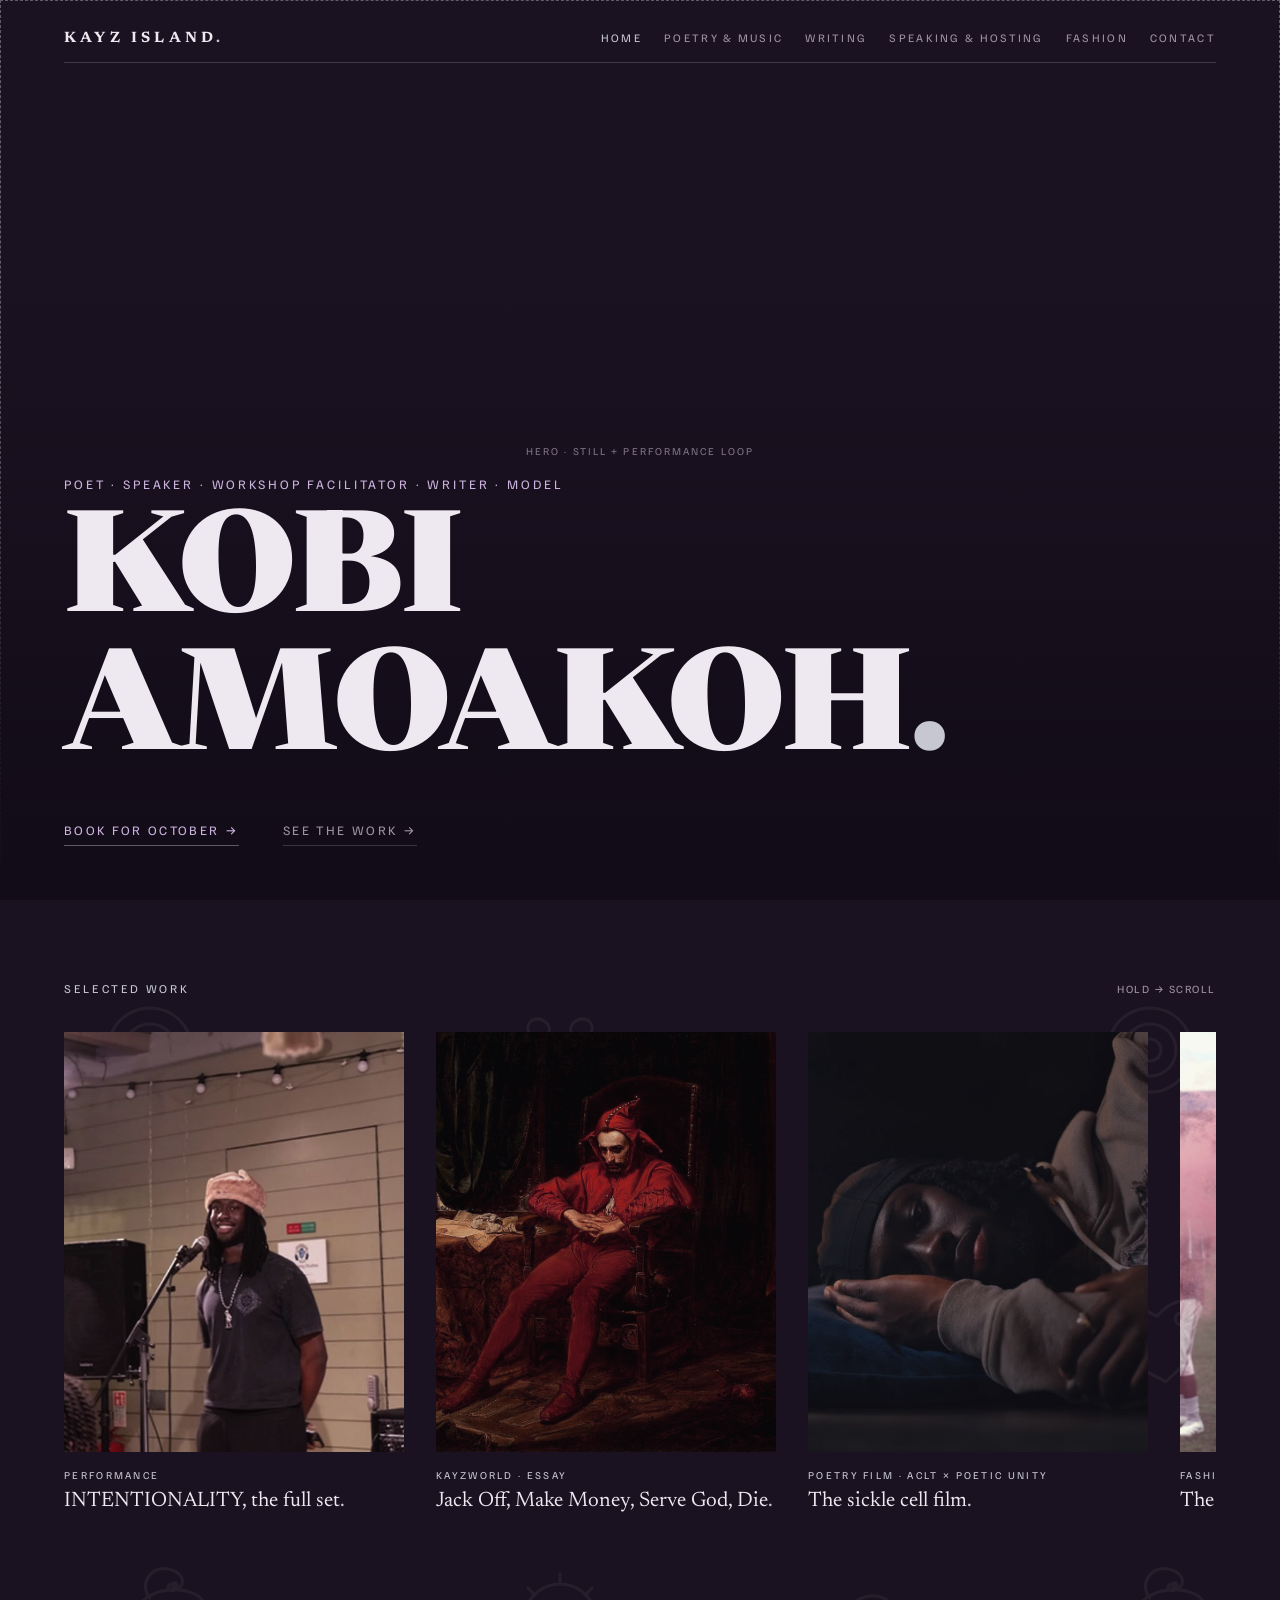
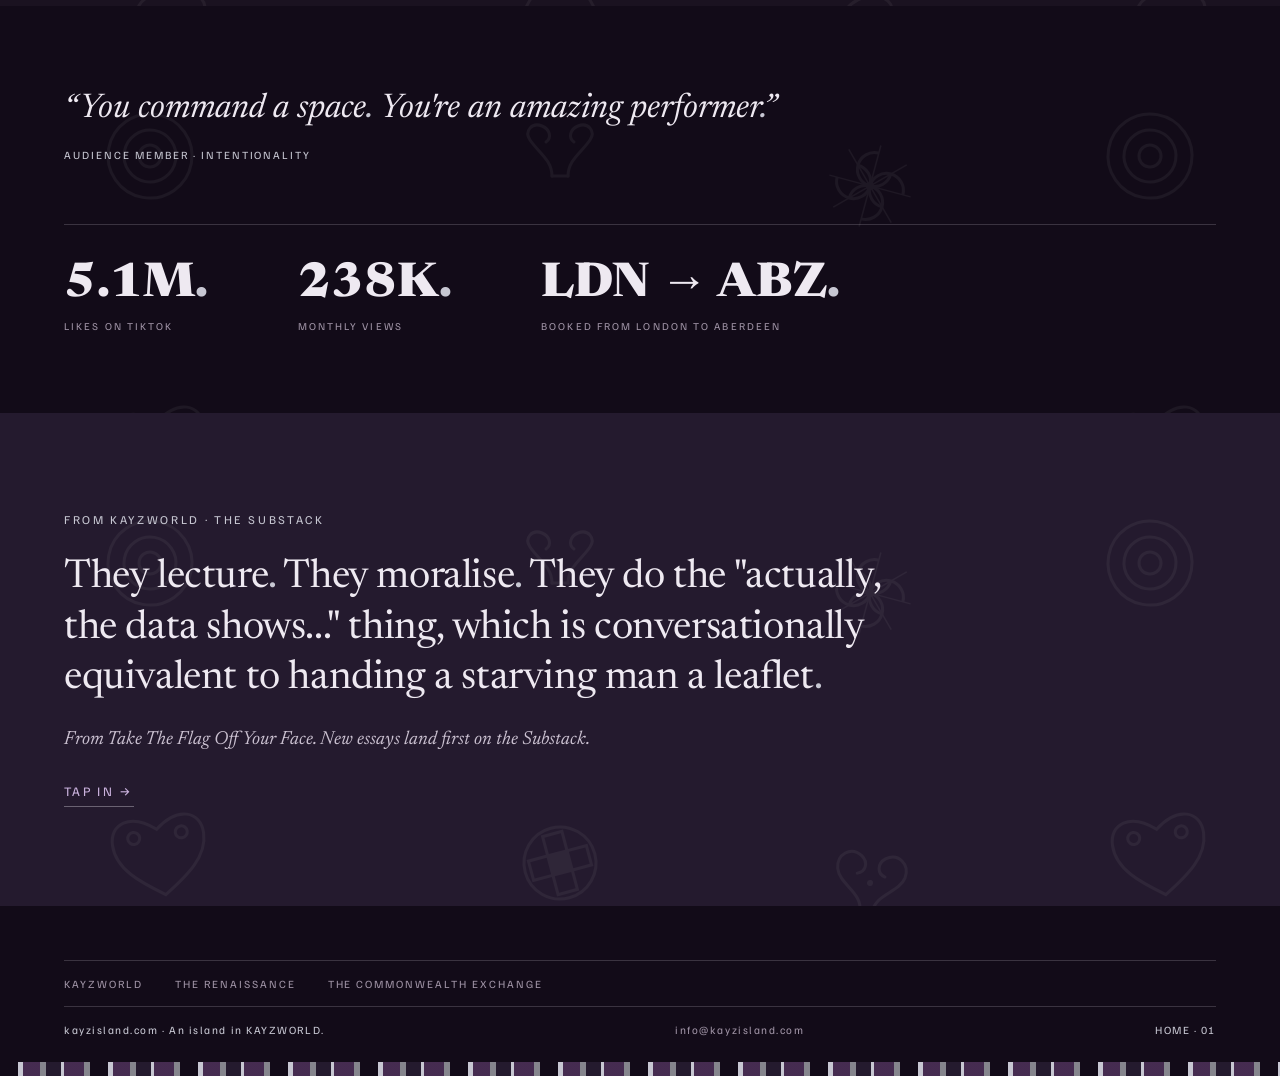
==== index.html @ b4398591 "polish: home tiles, crops and credits Title case on the Jack Off tile, Carsicko smoke crop biased to" ====
<!DOCTYPE html>
<html lang="en-GB">
<head>
<meta charset="utf-8">
<meta name="viewport" content="width=device-width, initial-scale=1">
<title>Kobi Amoakoh · Poet, Speaker, Workshop Facilitator, Writer, Model | KAYZ ISLAND</title>
<meta name="description" content="Performance poetry with a commissioned piece for your community, set talks, writing workshops, hosting and fashion. Booking now for Black History Month 2026.">
<meta property="og:title" content="KOBI AMOAKOH · KAYZ ISLAND">
<meta property="og:description" content="Poet, speaker, workshop facilitator, writer, model. Booking now for Black History Month 2026: Honouring Our Communities.">
<meta property="og:type" content="website">
<meta property="og:url" content="https://kayzisland.com">
<meta property="og:image" content="https://kayzisland.com/media/hero-cover-furhood-bench.jpg">
<meta name="twitter:card" content="summary_large_image">
<link rel="icon" href="data:image/svg+xml,%3Csvg xmlns='http://www.w3.org/2000/svg' viewBox='0 0 100 100'%3E%3Crect width='100' height='100' fill='%23120B18'/%3E%3Ctext x='50' y='72' text-anchor='middle' font-family='Georgia,serif' font-weight='800' font-size='64' fill='%23EDE6F2'%3EK%3Ctspan fill='%23C7C7D2'%3E.%3C/tspan%3E%3C/text%3E%3C/svg%3E">
<link rel="stylesheet" href="assets/css/fonts.css">
<link rel="stylesheet" href="assets/css/colors.css">
<link rel="stylesheet" href="assets/css/typography.css">
<link rel="stylesheet" href="assets/css/spacing.css">
<link rel="stylesheet" href="assets/css/effects.css">
<link rel="stylesheet" href="assets/css/patterns.css">
<link rel="stylesheet" href="assets/css/base.css">
<link rel="stylesheet" href="assets/css/site.css">
</head>
<body>
<div style="position:relative;min-height:100vh;background:var(--kz-field-deep);color:var(--kz-ink);font-family:var(--kz-font-serif);display:flex;flex-direction:column;overflow:hidden">

  <section style="position:relative;height:100svh;min-height:560px;display:flex;flex-direction:column">
    <!-- TODO MEDIA FILL: new hero still (KAYZ picking from iCloud album) + hero loop cut
         from an excerpt of the referenced YouTube performances, replacing assets/hero-loop.mp4 -->
    <div class="kz-placeholder" style="position:absolute;inset:0">HERO · STILL + PERFORMANCE LOOP</div>
    <div style="position:absolute;inset:0;pointer-events:none;background:linear-gradient(to top, #120B18 0%, rgba(18,11,24,0.84) 18%, rgba(18,11,24,0.25) 48%, rgba(18,11,24,0) 70%)"></div>
    <div class="kz-grain" style="opacity:0.16"></div>

    <header style="position:relative;z-index:3;padding:clamp(18px,3vw,30px) clamp(20px,5vw,72px) 0">
      <div style="display:flex;justify-content:space-between;align-items:baseline;flex-wrap:wrap;gap:10px 28px;padding-bottom:16px;border-bottom:1px solid var(--kz-hairline)">
        <a href="index.html" style="font-family:var(--kz-font-serif);font-weight:700;font-size:15px;letter-spacing:0.28em;color:var(--kz-ink)">KAYZ ISLAND<span class="kz-stop">.</span></a>
        <nav style="display:flex;flex-wrap:wrap;gap:8px 22px;font-family:var(--kz-font-grotesk);font-size:11.5px;letter-spacing:0.2em">
          <a class="nav-link active" href="index.html">HOME</a>
          <a class="nav-link" href="poetry.html">POETRY &amp; MUSIC</a>
          <a class="nav-link" href="writing.html">WRITING</a>
          <a class="nav-link" href="speaking.html">SPEAKING &amp; HOSTING</a>
          <a class="nav-link" href="fashion.html">FASHION</a>
          <a class="nav-link" href="contact.html">CONTACT</a>
        </nav>
      </div>
    </header>

    <div style="position:relative;z-index:2;margin-top:auto;padding:0 clamp(20px,5vw,72px) clamp(36px,6vh,72px);pointer-events:none">
      <div class="kz-kicker" style="font-size:clamp(11px,1.2vw,13px);margin-bottom:18px;color:var(--kz-accent)">POET · SPEAKER · WORKSHOP FACILITATOR · WRITER · MODEL</div>
      <h1 style="margin:0;font-family:var(--kz-font-serif);font-weight:800;font-size:clamp(52px,11vw,148px);line-height:0.98;letter-spacing:-0.015em">KOBI AMOAKOH<span class="kz-stop">.</span></h1>
      <div style="display:flex;flex-wrap:wrap;gap:14px 44px;margin-top:clamp(26px,4vh,42px);pointer-events:auto">
        <a class="cta" href="contact.html">BOOK FOR OCTOBER →</a>
        <a class="cta-dim" href="poetry.html">SEE THE WORK →</a>
      </div>
    </div>
  </section>

  <section style="position:relative;background:var(--kz-field);padding:clamp(56px,9vh,110px) clamp(20px,5vw,72px)">
    <div class="kz-doodles"></div>
    <div style="position:relative;display:flex;justify-content:space-between;align-items:baseline;gap:20px;margin-bottom:clamp(28px,4vh,44px)">
      <div class="kz-kicker" style="font-size:12px">SELECTED WORK</div>
      <div style="font-family:var(--kz-font-grotesk);font-size:11px;letter-spacing:0.14em;color:var(--kz-dim)">HOLD → SCROLL</div>
    </div>
    <div class="hl-row" style="position:relative;display:grid;grid-auto-flow:column;grid-auto-columns:min(78vw,340px);gap:clamp(18px,3vw,32px);overflow-x:auto;padding-bottom:10px">
      <a href="poetry.html#film" style="display:block">
        <div class="kz-grade" style="height:min(96vw,420px)"><img src="media/hl-aclt-stand-in-openmic.jpg" alt="KAYZ performing spoken word, mic in hand" loading="lazy" style="width:100%;height:100%;object-fit:cover"></div>
        <div class="kz-kicker" style="font-size:10.5px;margin:16px 0 8px">PERFORMANCE</div>
        <div style="font-family:var(--kz-font-serif);font-weight:400;font-size:21px;line-height:1.25">INTENTIONALITY, the full set<span class="kz-stop">.</span></div>
      </a>
      <a href="https://kayzworld.substack.com/p/jack-off-make-money-serve-god-die" style="display:block">
        <!-- TODO: awaiting the real 001 cover file from KAYZ (seen in chat); Stanczyk stands in -->
        <div class="kz-grade" style="height:min(96vw,420px)"><img src="media/hl-jester-essay.jpg" alt="Kayzworld 001, Jack off Make money Serve God Die" loading="lazy" style="width:100%;height:100%;object-fit:cover"></div>
        <div class="kz-kicker" style="font-size:10.5px;margin:16px 0 8px">KAYZWORLD · ESSAY</div>
        <div style="font-family:var(--kz-font-serif);font-weight:400;font-size:21px;line-height:1.25">Jack Off, Make Money, Serve God, Die<span class="kz-stop">.</span></div>
      </a>
      <a href="poetry.html#film" style="display:block">
        <div class="kz-grade" style="height:min(96vw,420px)"><img src="media/hl-aclt-film.jpg" alt="Iyanu's Story, the sickle cell poetry film" loading="lazy" style="width:100%;height:100%;object-fit:cover"></div>
        <div class="kz-kicker" style="font-size:10.5px;margin:16px 0 8px">POETRY FILM · ACLT × POETIC UNITY</div>
        <div style="font-family:var(--kz-font-serif);font-weight:400;font-size:21px;line-height:1.25">The sickle cell film<span class="kz-stop">.</span></div>
      </a>
      <a href="fashion.html" style="display:block">
        <div class="kz-grade" style="height:min(96vw,420px)"><img src="media/fash-pink-smoke.jpg" alt="Pink hood in pink smoke, the Carsicko shoot" loading="lazy" style="width:100%;height:100%;object-fit:cover;object-position:50% 12%"></div>
        <div class="kz-kicker" style="font-size:10.5px;margin:16px 0 8px">FASHION</div>
        <div style="font-family:var(--kz-font-serif);font-weight:400;font-size:21px;line-height:1.25">The gallery<span class="kz-stop">.</span></div>
      </a>

    </div>
  </section>

  <section style="position:relative;padding:clamp(56px,9vh,110px) clamp(20px,5vw,72px)">
    <div class="kz-doodles"></div>
    <div style="position:relative;max-width:820px">
      <p style="margin:0;font-family:var(--kz-font-serif);font-style:italic;font-size:clamp(22px,3.8vw,34px);line-height:1.32;text-wrap:pretty">&ldquo;You command a space<span class="kz-stop">.</span> You're an amazing performer<span class="kz-stop">.</span>&rdquo;</p>
      <div style="font-family:var(--kz-font-grotesk);font-size:11px;letter-spacing:0.18em;color:var(--kz-silver);margin-top:16px">AUDIENCE MEMBER · INTENTIONALITY</div>
    </div>
    <div style="position:relative;display:flex;flex-wrap:wrap;gap:32px clamp(44px,7vw,96px);margin-top:clamp(40px,7vh,64px);padding-top:clamp(28px,4vh,40px);border-top:1px solid var(--kz-hairline)">
      <div>
        <div style="font-family:var(--kz-font-serif);font-weight:800;font-size:clamp(30px,5vw,48px);line-height:1">5.1M<span class="kz-stop">.</span></div>
        <div style="font-family:var(--kz-font-grotesk);font-size:10.5px;letter-spacing:0.2em;color:var(--kz-dim);margin-top:10px">LIKES ON TIKTOK</div>
      </div>
      <div>
        <div style="font-family:var(--kz-font-serif);font-weight:800;font-size:clamp(30px,5vw,48px);line-height:1">238K<span class="kz-stop">.</span></div>
        <div style="font-family:var(--kz-font-grotesk);font-size:10.5px;letter-spacing:0.2em;color:var(--kz-dim);margin-top:10px">MONTHLY VIEWS</div>
      </div>
      <div>
        <div style="font-family:var(--kz-font-serif);font-weight:800;font-size:clamp(30px,5vw,48px);line-height:1">LDN → ABZ<span class="kz-stop">.</span></div>
        <div style="font-family:var(--kz-font-grotesk);font-size:10.5px;letter-spacing:0.2em;color:var(--kz-dim);margin-top:10px">BOOKED FROM LONDON TO ABERDEEN</div>
      </div>
    </div>
  </section>

  <section style="position:relative;background:var(--kz-field-cover);padding:clamp(64px,11vh,130px) clamp(20px,5vw,72px)">
    <div class="kz-doodles"></div>
    <div style="position:relative;max-width:820px">
      <div class="kz-kicker" style="font-size:12px;margin-bottom:26px">FROM KAYZWORLD · THE SUBSTACK</div>
      <p style="margin:0;font-family:var(--kz-font-serif);font-weight:400;font-size:clamp(24px,4.2vw,40px);line-height:1.26;letter-spacing:-0.01em;text-wrap:pretty">They lecture<span class="kz-stop">.</span> They moralise<span class="kz-stop">.</span> They do the "actually, the data shows..." thing, which is conversationally equivalent to handing a starving man a leaflet<span class="kz-stop">.</span></p>
      <p class="kz-standfirst" style="font-size:clamp(16px,2.2vw,19px);margin:26px 0 0">From Take The Flag Off Your Face. New essays land first on the Substack.</p>
      <a class="cta" href="https://kayzworld.substack.com" style="display:inline-block;margin-top:34px">TAP IN →</a>
    </div>
  </section>

  <footer style="margin-top:auto;padding:clamp(40px,6vh,64px) clamp(20px,5vw,72px) 40px">
    <div style="display:flex;flex-wrap:wrap;gap:10px 32px;padding-top:16px;border-top:1px solid var(--kz-hairline);font-family:var(--kz-font-grotesk);font-size:11px;letter-spacing:0.18em;margin-bottom:16px">
      <a class="foot-link" href="https://kayzworld.substack.com">KAYZWORLD</a>
      <a class="foot-link" href="https://renaissancehouse.org.uk">THE RENAISSANCE</a>
      <a class="foot-link" href="https://commonwealthexchange.org">THE COMMONWEALTH EXCHANGE</a>
    </div>
    <div style="display:flex;justify-content:space-between;align-items:baseline;flex-wrap:wrap;gap:8px 20px;padding-top:16px;border-top:1px solid var(--kz-hairline);font-family:var(--kz-font-grotesk);font-size:11px;letter-spacing:0.14em;color:var(--kz-silver)">
      <span>kayzisland.com · An island in KAYZWORLD<span class="kz-stop">.</span></span>
      <span style="color:var(--kz-dim)"><a class="foot-link" href="mailto:info@kayzisland.com">info@kayzisland.com</a></span>
      <span>HOME · 01</span>
    </div>
  </footer>
  <div class="kz-ticks"></div>
</div>
</body>
</html>
---- assets/css/fonts.css ----
/* Kayz Island — webfonts, as the shipped finals render.
   Newsreader speaks (masthead, excerpts, standfirsts, titles at 800);
   Familjen Grotesk files (kickers, folios, running-head data). Google Fonts
   stand in for the Substack masthead serif — nearest match. */
@import url('https://fonts.googleapis.com/css2?family=Newsreader:ital,opsz,wght@0,6..72,200..800;1,6..72,200..800&family=Familjen+Grotesk:wght@400..700&display=swap');
---- assets/css/colors.css ----
/* Kayz Island — colour. The manuscript's ink and thread. OKLCH throughout.
   LAW: purple is ink only. The thread accent is SILVER. Thread is NEVER running text,
   never a field. One richer cover moment per artefact is the ceiling. */
:root{
  /* field layer — dark grounds. #251131 is the Substack purple, verbatim. */
  --kz-field: #251131;        /* page ground; reads black at thumb speed */
  --kz-field-cover: #2e1540;   /* cover + closer only */
  --kz-field-deep: #1a0b24;    /* panels and scrims over photographs */

  /* ink layer — on field */
  --kz-ink: oklch(0.94 0.012 315);           /* speaking text */
  --kz-ink-2: oklch(0.82 0.025 315);         /* standfirsts, secondary voice */
  --kz-dim: oklch(0.68 0.03 315);            /* folios, running-head data, marginalia */
  --kz-hairline: oklch(0.94 0.012 315 / 0.18);
  --kz-hairline-strong: oklch(0.94 0.012 315 / 0.35);

  /* silver — THE accent (#c0c0c0, the Substack accent, verbatim), layered by job
     as gold is at The Renaissance. Silver carries ALL furniture: running-head data,
     kickers, folios, turn-lines, ticks. */
  --kz-silver: #c0c0c0;        /* bright silver — fills, ticks, accent on dark */
  --kz-silver-deep: #85858d;   /* working silver — rules, dim ticks. NEVER text on paper */
  --kz-silver-ink: #5d5d66;     /* silver as readable text on paper */
  --kz-thread: var(--kz-silver);             /* legacy alias — do not use in new work */

  /* paper layer — light artefacts (print, light-platform surfaces) */
  --kz-paper: oklch(0.965 0.008 315);
  --kz-paper-ink: oklch(0.24 0.03 315);
  --kz-paper-dim: oklch(0.47 0.028 315);
  --kz-paper-thread: var(--kz-silver-ink);   /* legacy alias */
  --kz-paper-hairline: oklch(0.24 0.03 315 / 0.2);

  /* semantic aliases */
  --surface-page: var(--kz-field);
  --surface-cover: var(--kz-field-cover);
  --surface-panel: var(--kz-field-deep);
  --text-body: var(--kz-ink);
  --text-standfirst: var(--kz-ink-2);
  --text-meta: var(--kz-dim);
  --accent-thread: var(--kz-silver);
}
---- assets/css/typography.css ----
/* Kayz Island — type. One family argues, one family files.
   Newsreader speaks (excerpts 400, titles 800, real italics); Familjen Grotesk
   files. Scale authored at 1080px social canvas. */
:root{
  --kz-font-serif: 'Newsreader', Georgia, serif;         /* speaks */
  --kz-font-grotesk: 'Familjen Grotesk', sans-serif;     /* files; never speaks */
  --kz-font-mono: var(--kz-font-grotesk);                /* alias — same functional layer */

  /* masthead + title */
  --kz-type-masthead: 48px;        --kz-ls-masthead: 0.3em;
  --kz-type-masthead-run: 26px;    --kz-ls-run: 0.24em;
  --kz-type-title: 126px;
  --kz-type-terminal: 176px;       /* the scalpel word: "Die full." */

  /* excerpts (Newsreader 400, italic Newsreader for emphasis, text-wrap pretty) */
  --kz-type-excerpt-xl: 100px;     /* ≤ 6 words */
  --kz-type-excerpt-l: 88px;       /* ≤ 10 words */
  --kz-type-excerpt-m: 76px;       /* ≤ 14 words */
  --kz-type-excerpt-s: 58px;       /* ≤ 26 words */
  --kz-type-excerpt-panel: 44px;   /* inside a photo side-panel */

  /* voice furniture */
  --kz-type-standfirst: 35px;      /* Newsreader italic */
  --kz-type-footnote: 42px;        /* italic secondary, ink-2 */

  /* functional layer (Spline Sans Mono) */
  --kz-type-kicker: 23px;          --kz-ls-kicker: 0.22em;
  --kz-type-folio: 20px;           --kz-ls-folio: 0.14em;
  --kz-type-data: 21px;            --kz-ls-data: 0.2em;
}
---- assets/css/spacing.css ----
/* Kayz Island — the page geometry (1080-wide canvas). */
:root{
  --kz-margin-x: 84px;      /* page side margins */
  --kz-margin-y: 76px;      /* page top/bottom margins */
  --kz-kicker-drop: 130px;  /* running head → excerpt drop on a typeset spread */
  --kz-stack: 36px;         /* heading → excerpt */
  --kz-plate-h: 560px;      /* inset plate height on a 1350 page */
  --kz-ticks-h: 14px;       /* the kente strip along the bottom edge */
}
---- assets/css/effects.css ----
/* Kayz Island — finish. The house grade lands any film-toned frame on-system. */
:root{
  --kz-grade-filter: saturate(0.84) contrast(0.97); /* @kind other */
  --kz-grade-wash: oklch(0.34 0.07 315);   /* soft-light @ 60% */
  --kz-grade-lift: oklch(0.2 0.035 315);   /* lighten @ 16% — plum shadow lift */
  --kz-grain-opacity: 0.16; /* @kind other */
  --kz-scrim-top: linear-gradient(oklch(0.13 0.025 315 / 0.7), transparent); /* @kind color */
  --kz-scrim-bottom: linear-gradient(transparent, oklch(0.13 0.025 315 / 0.86) 36%, oklch(0.13 0.025 315 / 0.97)); /* @kind color */
}
---- assets/css/patterns.css ----
/* Kayz Island — the page anatomy as shared classes.
   These are the same rules the React primitives render with.
   The page furniture of the finals: hairline under the running head, hairline above
   the folio. NO dash/rule stubs before kickers or captions — those are dead.
   Two decorative devices: the kente strip (.kz-ticks) — a woven purple/silver
   band along the bottom edge, in the house palette only — and the faint Adinkra
   doodle field (.kz-doodles) on plum text pages: Adinkrahene, Dwennimmen (ram's
   horns), Ananse Ntontan (spider's web), Akoma (heart), Dame Dame (checkers),
   Gye Nyame, Sankofa (bird), Fawohodie (wheel), Aya (fern), Nyame Dua (tree),
   and a nested diamond (Eban). */
.kz-page{position:relative;box-sizing:border-box;background:var(--kz-field);color:var(--kz-ink);font-family:var(--kz-font-serif);display:flex;flex-direction:column;padding:var(--kz-margin-y) var(--kz-margin-x);overflow:hidden}
.kz-page--cover{background:var(--kz-field-cover)}

.kz-runhead{display:flex;justify-content:space-between;align-items:baseline;padding-bottom:22px;border-bottom:1px solid var(--kz-hairline)}
.kz-runhead-mast{font-family:var(--kz-font-serif);font-weight:700;font-size:var(--kz-type-masthead-run);letter-spacing:var(--kz-ls-run)}
.kz-runhead-data{font-family:var(--kz-font-mono);font-size:var(--kz-type-data);letter-spacing:var(--kz-ls-data);color:var(--kz-silver)}

.kz-kicker{font-family:var(--kz-font-mono);font-size:var(--kz-type-kicker);letter-spacing:var(--kz-ls-kicker);color:var(--kz-silver)}

.kz-excerpt{font-family:var(--kz-font-serif);font-weight:400;line-height:1.16;letter-spacing:-0.012em;text-wrap:pretty}
.kz-excerpt em,.kz-excerpt i{font-style:italic}
.kz-excerpt--xl{font-size:var(--kz-type-excerpt-xl);line-height:1.1}
.kz-excerpt--l{font-size:var(--kz-type-excerpt-l);line-height:1.14}
.kz-excerpt--m{font-size:var(--kz-type-excerpt-m);line-height:1.18}
.kz-excerpt--s{font-size:var(--kz-type-excerpt-s);line-height:1.3;letter-spacing:-0.008em}
.kz-excerpt--panel{font-size:var(--kz-type-excerpt-panel);line-height:1.34;letter-spacing:-0.005em}

.kz-standfirst{font-family:var(--kz-font-serif);font-style:italic;font-weight:400;font-size:var(--kz-type-standfirst);color:var(--kz-ink-2);text-wrap:pretty}
.kz-footnote{font-family:var(--kz-font-serif);font-style:italic;font-size:var(--kz-type-footnote);line-height:1.3;color:var(--kz-ink-2);text-wrap:pretty}

.kz-folio{display:flex;justify-content:space-between;align-items:baseline;padding-top:22px;border-top:1px solid var(--kz-hairline);font-family:var(--kz-font-mono);font-size:var(--kz-type-folio);letter-spacing:var(--kz-ls-folio);color:var(--kz-silver)}

.kz-turnline{font-family:var(--kz-font-mono);font-size:23px;letter-spacing:0.1em;color:var(--kz-silver)}

/* the house's smallest accent: every full stop in display type (titles, excerpts,
   terminal words, standfirsts, CTAs) is silver. Wrap it: <span class="kz-stop">.</span> */
.kz-stop{color:var(--kz-silver)}

/* the kente strip — a woven purple/silver band along the bottom edge of every
   finished page, quoting the cloth without leaving the house palette (field,
   field-cover, field-deep, silver, silver-deep only — never a third hue). */
.kz-ticks{position:absolute;left:0;right:0;bottom:0;height:14px;pointer-events:none;background:repeating-linear-gradient(90deg,var(--kz-field-deep) 0 18px,var(--kz-silver) 18px 23px,var(--kz-grade-wash) 23px 40px,var(--kz-silver-deep) 40px 46px,var(--kz-field-cover) 46px 61px,var(--kz-silver) 61px 64px,var(--kz-grade-wash) 64px 84px,var(--kz-silver-deep) 84px 90px)}

/* the Adinkra doodle field — the essential eleven, drawn faithfully: Adinkrahene,
   Dwennimmen, Ananse Ntontan (the spider's web — Kwaku Ananse, wisdom), Akoma,
   Dame Dame, Gye Nyame, Sankofa, Fawohodie, Aya, Nyame Dua, and a nested diamond
   (Eban). Faint (7%), silver only, on plum text pages. Do not add symbols; do
   not raise the opacity. */
.kz-doodles{position:absolute;inset:0;pointer-events:none;opacity:0.07;background-size:1000px 1000px;background-image:url(data:image/svg+xml;utf8,%3Csvg%20xmlns%3D%27http%3A%2F%2Fwww.w3.org%2F2000%2Fsvg%27%20width%3D%271000%27%20height%3D%271000%27%20fill%3D%27none%27%20stroke%3D%27silver%27%20stroke-width%3D%273%27%3E%3Cg%20transform%3D%27translate%28150%2C150%29%20rotate%2810%29%27%3E%3Ccircle%20r%3D%2742%27%2F%3E%3Ccircle%20r%3D%2726%27%2F%3E%3Ccircle%20r%3D%2711%27%2F%3E%3C%2Fg%3E%3Cg%20transform%3D%27translate%28560%2C150%29%27%20stroke-linecap%3D%27round%27%3E%3Cpath%20d%3D%27M-8%2C20%20C-8%2C4%20-22%2C-4%20-30%2C-16%20C-36%2C-25%20-28%2C-34%20-18%2C-30%20C-10%2C-27%20-8%2C-18%20-14%2C-14%27%2F%3E%3Cpath%20d%3D%27M8%2C20%20C8%2C4%2022%2C-4%2030%2C-16%20C36%2C-25%2028%2C-34%2018%2C-30%20C10%2C-27%208%2C-18%2014%2C-14%27%2F%3E%3Cpath%20d%3D%27M-8%2C20%20H8%27%2F%3E%3C%2Fg%3E%3Cg%20transform%3D%27translate%28870%2C180%29%20rotate%2815%29%27%3E%3Cpath%20d%3D%27M0%2C-34%20A17%2C17%200%201%200%2017%2C-17%20M0%2C34%20A17%2C17%200%201%200%20-17%2C17%20M-34%2C0%20A17%2C17%200%201%200%20-17%2C-17%20M34%2C0%20A17%2C17%200%201%200%2017%2C17%27%2F%3E%3Cpath%20d%3D%27M0%2C-42%20V42%20M-42%2C0%20H42%20M-30%2C-30%20L30%2C30%20M-30%2C30%20L30%2C-30%27%20stroke-width%3D%271.5%27%2F%3E%3Ccircle%20r%3D%274%27%20fill%3D%27silver%27%20stroke%3D%27none%27%2F%3E%3C%2Fg%3E%3Cg%20transform%3D%27translate%28160%2C440%29%20rotate%28-8%29%27%3E%3Cpath%20d%3D%27M0%2C42%20C-24%2C26%20-46%2C10%20-46%2C-14%20C-46%2C-36%20-24%2C-44%200%2C-24%20C24%2C-44%2046%2C-36%2046%2C-14%20C46%2C10%2024%2C26%200%2C42%20Z%27%2F%3E%3Ccircle%20cx%3D%27-24%27%20cy%3D%27-18%27%20r%3D%276%27%2F%3E%3Ccircle%20cx%3D%2724%27%20cy%3D%27-18%27%20r%3D%276%27%2F%3E%3C%2Fg%3E%3Cg%20transform%3D%27translate%28560%2C450%29%20rotate%28-15%29%27%3E%3Ccircle%20r%3D%2736%27%2F%3E%3Crect%20x%3D%27-10%27%20y%3D%27-10%27%20width%3D%2720%27%20height%3D%2720%27%20fill%3D%27silver%27%20stroke%3D%27none%27%2F%3E%3Crect%20x%3D%27-30%27%20y%3D%27-10%27%20width%3D%2720%27%20height%3D%2720%27%2F%3E%3Crect%20x%3D%2710%27%20y%3D%27-10%27%20width%3D%2720%27%20height%3D%2720%27%2F%3E%3Crect%20x%3D%27-10%27%20y%3D%27-30%27%20width%3D%2720%27%20height%3D%2720%27%2F%3E%3Crect%20x%3D%27-10%27%20y%3D%2710%27%20width%3D%2720%27%20height%3D%2720%27%2F%3E%3C%2Fg%3E%3Cg%20transform%3D%27translate%28870%2C470%29%20rotate%288%29%27%20stroke-linecap%3D%27round%27%3E%3Cpath%20d%3D%27M-6%2C30%20C-6%2C10%20-30%2C6%20-34%2C-10%20C-37%2C-24%20-24%2C-34%20-12%2C-26%20C-4%2C-20%20-6%2C-10%20-14%2C-8%27%2F%3E%3Cpath%20d%3D%27M6%2C30%20C6%2C10%2030%2C6%2034%2C-10%20C37%2C-24%2024%2C-34%2012%2C-26%20C4%2C-20%206%2C-10%2014%2C-8%27%2F%3E%3Ccircle%20r%3D%273%27%20fill%3D%27silver%27%20stroke%3D%27none%27%2F%3E%3C%2Fg%3E%3Cg%20transform%3D%27translate%28170%2C700%29%20rotate%28-6%29%27%20stroke-linecap%3D%27round%27%3E%3Cellipse%20cx%3D%270%27%20cy%3D%2710%27%20rx%3D%2734%27%20ry%3D%2720%27%2F%3E%3Cpath%20d%3D%27M-20%2C-4%20C-30%2C-20%20-14%2C-38%204%2C-30%20C16%2C-25%2018%2C-14%208%2C-10%20C0%2C-7%20-4%2C-12%202%2C-16%27%2F%3E%3Ccircle%20cx%3D%276%27%20cy%3D%27-14%27%20r%3D%274%27%20fill%3D%27silver%27%20stroke%3D%27none%27%2F%3E%3Cpath%20d%3D%27M-14%2C28%20L-20%2C40%20M10%2C30%20L14%2C42%27%2F%3E%3C%2Fg%3E%3Cg%20transform%3D%27translate%28560%2C720%29%27%20stroke-linecap%3D%27round%27%3E%3Ccircle%20r%3D%2736%27%2F%3E%3Ccircle%20r%3D%2710%27%20fill%3D%27silver%27%20stroke%3D%27none%27%2F%3E%3Cpath%20d%3D%27M0%2C-36%20V-46%20M0%2C36%20V46%20M-36%2C0%20H-46%20M36%2C0%20H46%20M-25%2C-25%20L-32%2C-32%20M25%2C-25%20L32%2C-32%20M-25%2C25%20L-32%2C32%20M25%2C25%20L32%2C32%27%2F%3E%3C%2Fg%3E%3Cg%20transform%3D%27translate%28870%2C730%29%20rotate%28-10%29%27%20stroke-linecap%3D%27round%27%3E%3Cpath%20d%3D%27M-25%2C-15%20C-21%2C-31%205%2C-39%2019%2C-29%20C31%2C-20%2025%2C-5%2011%2C-7%27%2F%3E%3Cpath%20d%3D%27M25%2C15%20C21%2C31%20-5%2C39%20-19%2C29%20C-31%2C20%20-25%2C5%20-11%2C7%27%2F%3E%3C%2Fg%3E%3Cg%20transform%3D%27translate%28320%2C900%29%20rotate%286%29%27%20stroke-linecap%3D%27round%27%3E%3Cpath%20d%3D%27M0%2C45%20V-45%20M0%2C-15%20C-12%2C-19%20-20%2C-29%20-20%2C-41%20M0%2C-15%20C12%2C-19%2020%2C-29%2020%2C-41%20M0%2C10%20C-14%2C6%20-24%2C-6%20-24%2C-20%20M0%2C10%20C14%2C6%2024%2C-6%2024%2C-20%20M0%2C-40%20C-8%2C-42%20-13%2C-49%20-13%2C-57%20M0%2C-40%20C8%2C-42%2013%2C-49%2013%2C-57%27%2F%3E%3C%2Fg%3E%3Cg%20transform%3D%27translate%28760%2C920%29%20rotate%2814%29%27%3E%3Cpath%20d%3D%27M0%2C-40%20L36%2C0%20L0%2C40%20L-36%2C0%20Z%27%2F%3E%3Cpath%20d%3D%27M0%2C-22%20L18%2C0%20L0%2C22%20L-18%2C0%20Z%27%2F%3E%3Ccircle%20r%3D%274%27%20fill%3D%27silver%27%20stroke%3D%27none%27%2F%3E%3C%2Fg%3E%3C%2Fsvg%3E)}

/* the house grade — wrap any photograph */
.kz-grade{position:relative;filter:var(--kz-grade-filter)}
.kz-grade::before{content:"";position:absolute;inset:0;pointer-events:none;background:var(--kz-grade-lift);opacity:0.16;mix-blend-mode:lighten;z-index:1}
.kz-grade::after{content:"";position:absolute;inset:0;pointer-events:none;background:var(--kz-grade-wash);mix-blend-mode:soft-light;opacity:0.6;z-index:1}
.kz-grade>img{display:block;width:100%;height:100%;object-fit:cover}

/* film grain — absolute overlay child of a positioned page */
.kz-grain{position:absolute;inset:0;pointer-events:none;mix-blend-mode:overlay;opacity:var(--kz-grain-opacity);background-image:url(data:image/svg+xml;utf8,%3Csvg%20xmlns=%22http://www.w3.org/2000/svg%22%20width=%22240%22%20height=%22240%22%3E%3Cfilter%20id=%22n%22%3E%3CfeTurbulence%20type=%22fractalNoise%22%20baseFrequency=%220.55%22%20numOctaves=%223%22/%3E%3C/filter%3E%3Crect%20width=%22240%22%20height=%22240%22%20filter=%22url(%23n)%22/%3E%3C/svg%3E)}

/* paper mode — flip a surface to the light layer */
.kz-paper-mode{background:var(--kz-paper);color:var(--kz-paper-ink)}
.kz-paper-mode .kz-runhead-data,.kz-paper-mode .kz-kicker,.kz-paper-mode .kz-folio{color:var(--kz-paper-dim)}
.kz-paper-mode .kz-runhead{border-bottom-color:var(--kz-paper-hairline)}
.kz-paper-mode .kz-folio{border-top-color:var(--kz-paper-hairline)}
.kz-paper-mode .kz-turnline,.kz-paper-mode .kz-runhead-data,.kz-paper-mode .kz-kicker,.kz-paper-mode .kz-folio{color:var(--kz-silver-ink)}
.kz-paper-mode .kz-standfirst,.kz-paper-mode .kz-footnote{color:var(--kz-paper-ink)}
---- assets/css/base.css ----
/* Kayz Island — base resets. */
body{margin:0;background:var(--kz-field);color:var(--kz-ink);font-family:var(--kz-font-serif);font-optical-sizing:auto}
a{color:var(--kz-thread);text-decoration:underline;text-underline-offset:0.14em}
a:hover{color:oklch(0.86 0.06 305)}
::selection{background:oklch(0.74 0.08 305 / 0.35)}
---- assets/css/site.css ----
/* Kayz Island site overrides — the KAYZWORLD dark rebase + statics */
:root{
  --kz-field:#1A1220; --kz-field-cover:#241A2E; --kz-field-deep:#120B18;
  --kz-silver:#C7C7D2; --kz-accent:#CBB3DE;
}
body{margin:0;background:var(--kz-field-deep);color:var(--kz-ink);font-family:var(--kz-font-serif)}
h1,h2,h3{text-wrap:balance}
a{color:var(--kz-ink);text-decoration:none}
a,button{transition:color .18s cubic-bezier(0.25,1,0.5,1),border-color .18s cubic-bezier(0.25,1,0.5,1)}
a:hover{color:var(--kz-silver)}
:focus-visible{outline:2px solid var(--kz-accent);outline-offset:3px}
.nav-link,.foot-link{padding:8px 0;margin:-8px 0}
@media (prefers-reduced-motion: no-preference){html{scroll-behavior:smooth}}
@media (prefers-reduced-motion: reduce){a,button{transition:none}}
::selection{background:var(--kz-silver);color:#120B18}
.nav-link{color:var(--kz-dim)} .nav-link:hover{color:var(--kz-silver)}
.nav-link.active{color:var(--kz-silver)}
.cta{font-family:var(--kz-font-grotesk);font-size:13px;letter-spacing:0.18em;color:var(--kz-accent);border-bottom:1px solid var(--kz-hairline-strong);padding-bottom:7px}
.cta:hover{color:var(--kz-ink);border-bottom-color:var(--kz-accent)}
.cta-dim{font-family:var(--kz-font-grotesk);font-size:13px;letter-spacing:0.18em;color:var(--kz-dim);border-bottom:1px solid var(--kz-hairline);padding-bottom:7px}
.cta-dim:hover{color:var(--kz-silver);border-bottom-color:var(--kz-hairline-strong)}
.foot-link{color:var(--kz-dim)} .foot-link:hover{color:var(--kz-silver)}
.hl-row{scrollbar-width:none} .hl-row::-webkit-scrollbar{display:none}
.hero-video{position:absolute;inset:0;width:100%;height:100%;object-fit:cover}
@media (prefers-reduced-motion: reduce){.hero-video{display:none}}
.kz-placeholder{display:flex;flex-direction:column;justify-content:center;align-items:center;gap:10px;background:var(--kz-field);border:1px dashed var(--kz-hairline-strong);color:var(--kz-dim);font-family:var(--kz-font-grotesk);font-size:10.5px;letter-spacing:0.2em;text-align:center;padding:20px}
.kz-stanza{border-top:1px solid var(--kz-hairline-strong);padding-top:22px}
.kz-stanza .kz-kicker{font-size:10.5px;margin-bottom:14px}
.kz-stanza p{margin:0;font-family:var(--kz-font-serif);font-style:italic;line-height:1.42;text-wrap:pretty}
.kz-stanza .cta-dim{display:inline-block;margin-top:18px}
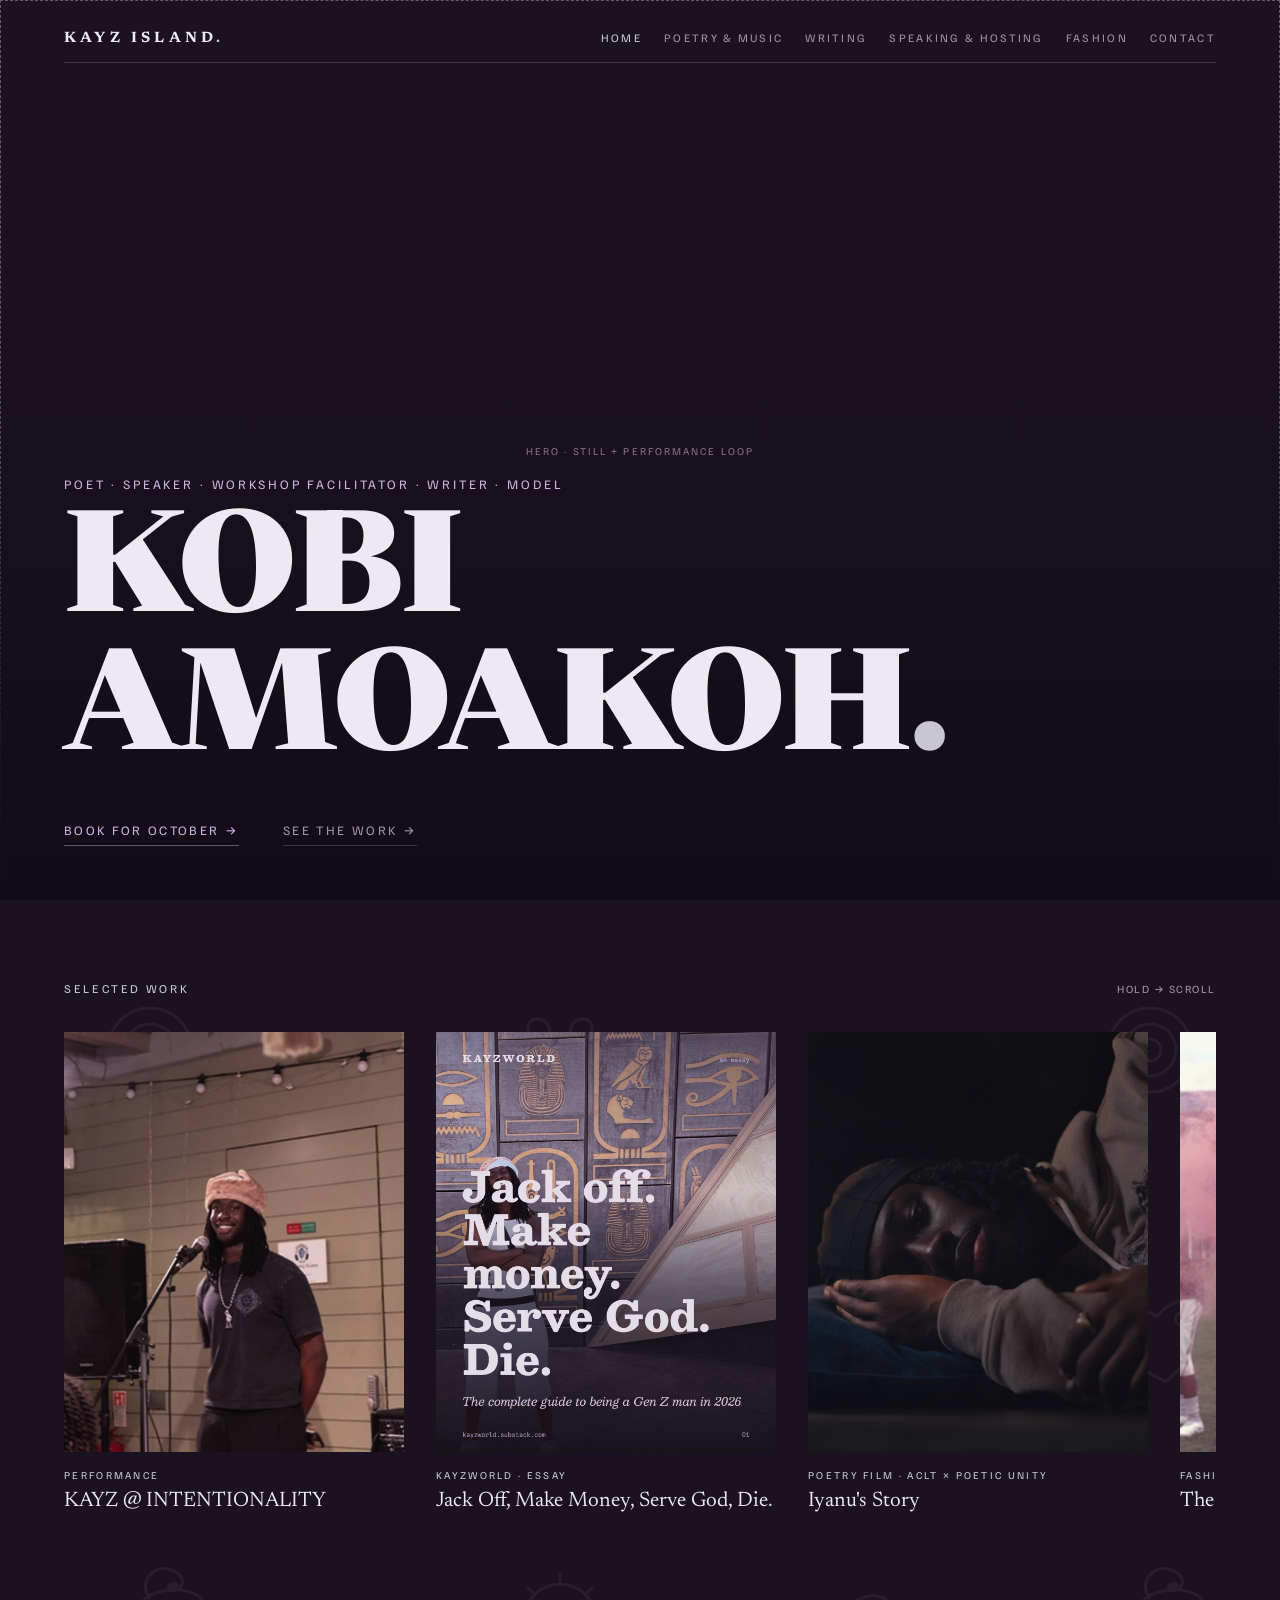
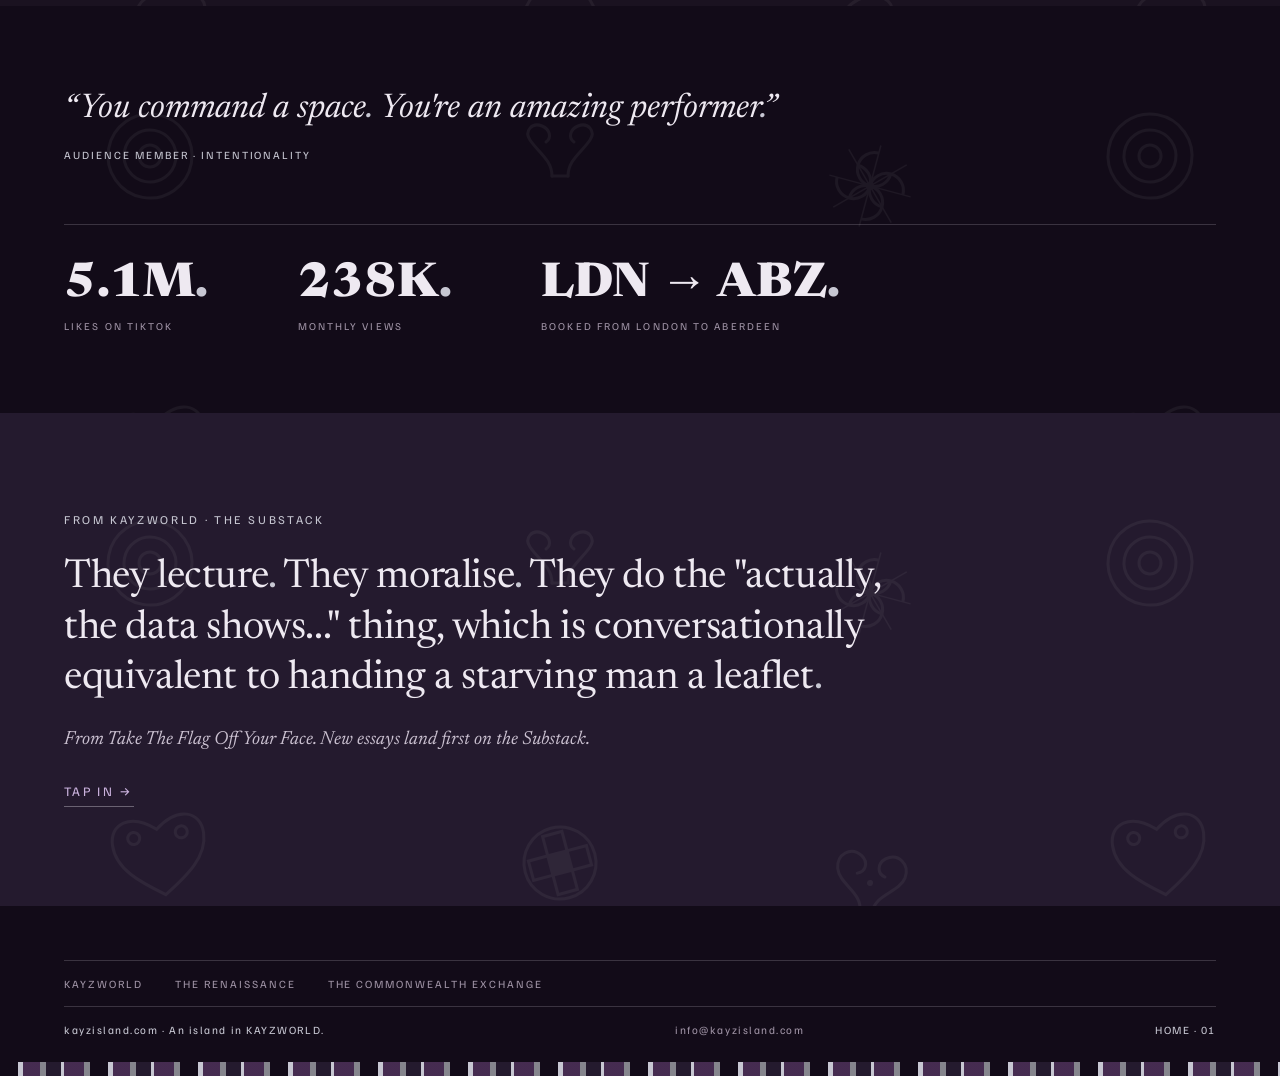
==== commit 516fe0f5: "feat: real Kayzworld 001 cover on home; KAYZ @ INTENTIONALITY and Iyanu's Story tile titles" ====
--- a/index.html
+++ b/index.html
@@ -65,18 +65,17 @@
       <a href="poetry.html#film" style="display:block">
         <div class="kz-grade" style="height:min(96vw,420px)"><img src="media/hl-aclt-stand-in-openmic.jpg" alt="KAYZ performing spoken word, mic in hand" loading="lazy" style="width:100%;height:100%;object-fit:cover"></div>
         <div class="kz-kicker" style="font-size:10.5px;margin:16px 0 8px">PERFORMANCE</div>
-        <div style="font-family:var(--kz-font-serif);font-weight:400;font-size:21px;line-height:1.25">INTENTIONALITY, the full set<span class="kz-stop">.</span></div>
+        <div style="font-family:var(--kz-font-serif);font-weight:400;font-size:21px;line-height:1.25">KAYZ @ INTENTIONALITY</div>
       </a>
       <a href="https://kayzworld.substack.com/p/jack-off-make-money-serve-god-die" style="display:block">
-        <!-- TODO: awaiting the real 001 cover file from KAYZ (seen in chat); Stanczyk stands in -->
-        <div class="kz-grade" style="height:min(96vw,420px)"><img src="media/hl-jester-essay.jpg" alt="Kayzworld 001, Jack off Make money Serve God Die" loading="lazy" style="width:100%;height:100%;object-fit:cover"></div>
+        <div class="kz-grade" style="height:min(96vw,420px)"><img src="media/kayzworld-001-cover.jpg" alt="Kayzworld 001 cover, Jack Off Make Money Serve God Die" loading="lazy" style="width:100%;height:100%;object-fit:cover"></div>
         <div class="kz-kicker" style="font-size:10.5px;margin:16px 0 8px">KAYZWORLD · ESSAY</div>
         <div style="font-family:var(--kz-font-serif);font-weight:400;font-size:21px;line-height:1.25">Jack Off, Make Money, Serve God, Die<span class="kz-stop">.</span></div>
       </a>
       <a href="poetry.html#film" style="display:block">
         <div class="kz-grade" style="height:min(96vw,420px)"><img src="media/hl-aclt-film.jpg" alt="Iyanu's Story, the sickle cell poetry film" loading="lazy" style="width:100%;height:100%;object-fit:cover"></div>
         <div class="kz-kicker" style="font-size:10.5px;margin:16px 0 8px">POETRY FILM · ACLT × POETIC UNITY</div>
-        <div style="font-family:var(--kz-font-serif);font-weight:400;font-size:21px;line-height:1.25">The sickle cell film<span class="kz-stop">.</span></div>
+        <div style="font-family:var(--kz-font-serif);font-weight:400;font-size:21px;line-height:1.25">Iyanu's Story</div>
       </a>
       <a href="fashion.html" style="display:block">
         <div class="kz-grade" style="height:min(96vw,420px)"><img src="media/fash-pink-smoke.jpg" alt="Pink hood in pink smoke, the Carsicko shoot" loading="lazy" style="width:100%;height:100%;object-fit:cover;object-position:50% 12%"></div>
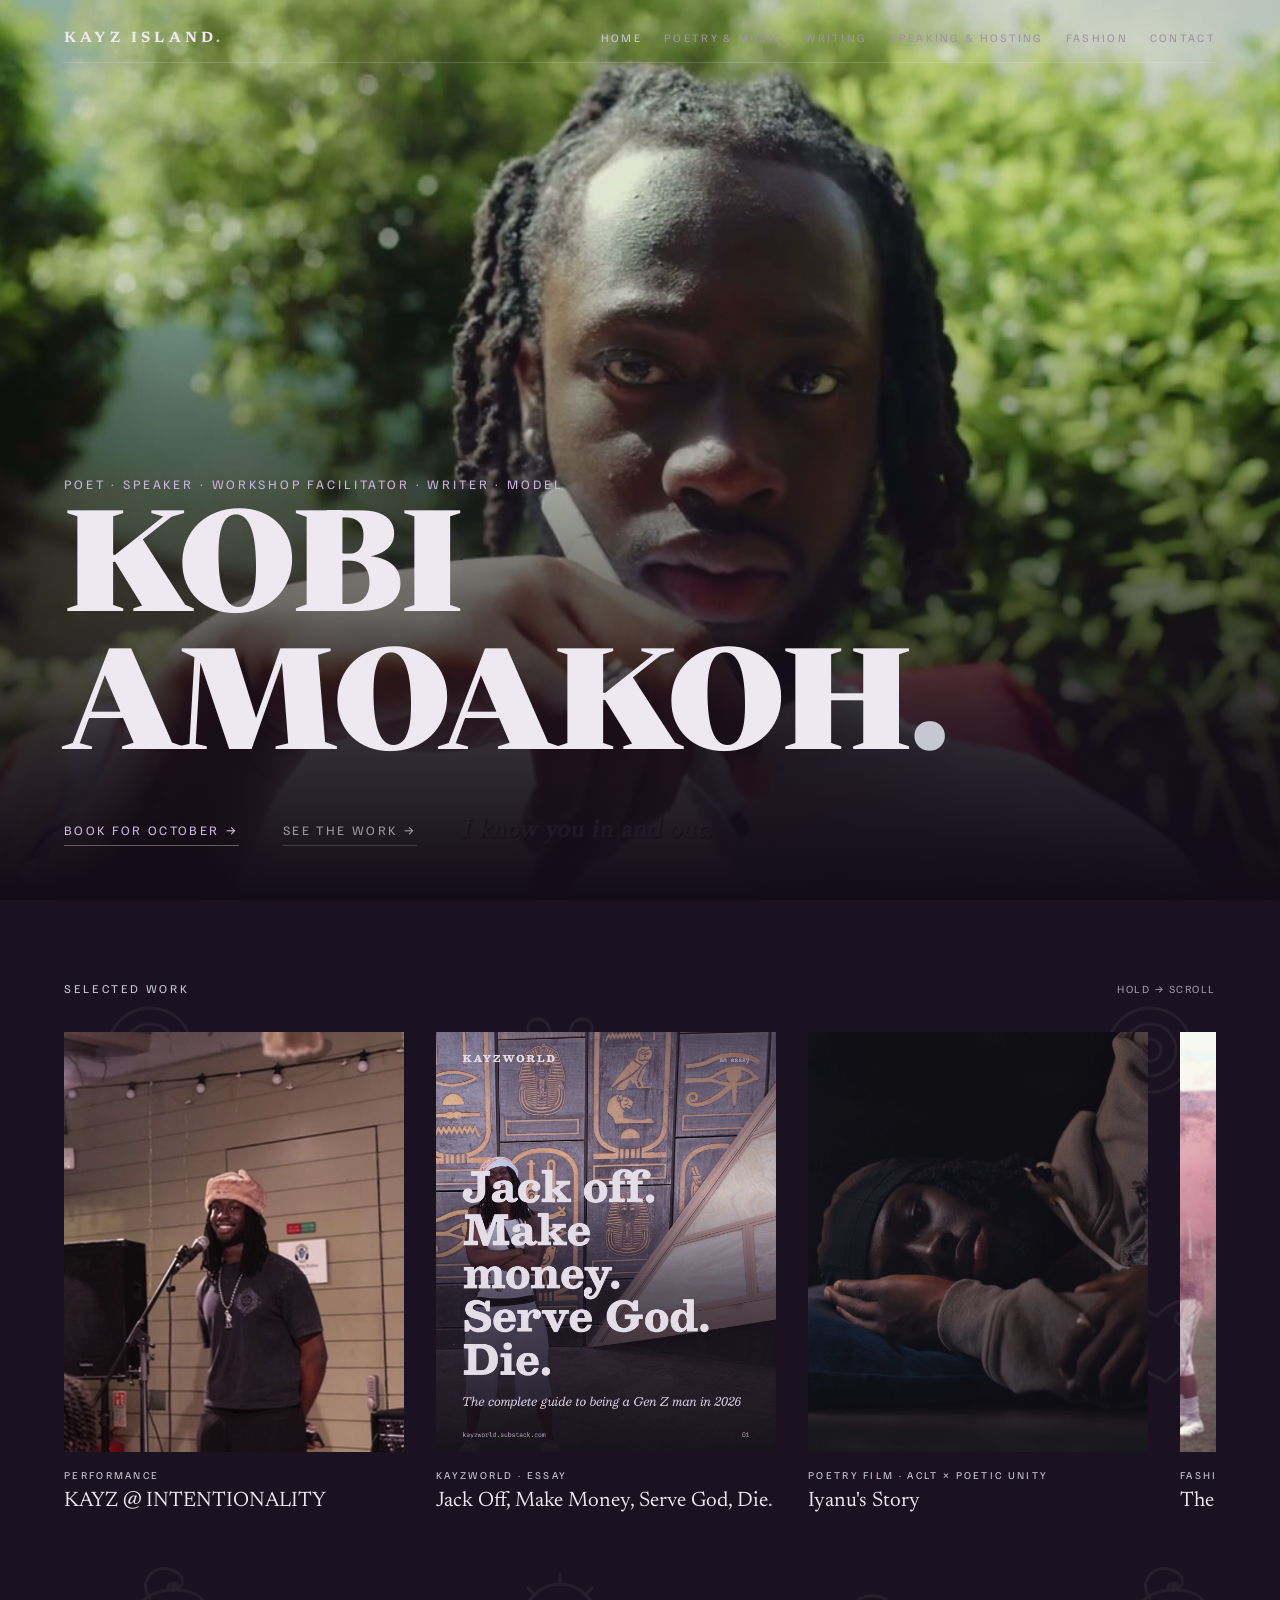
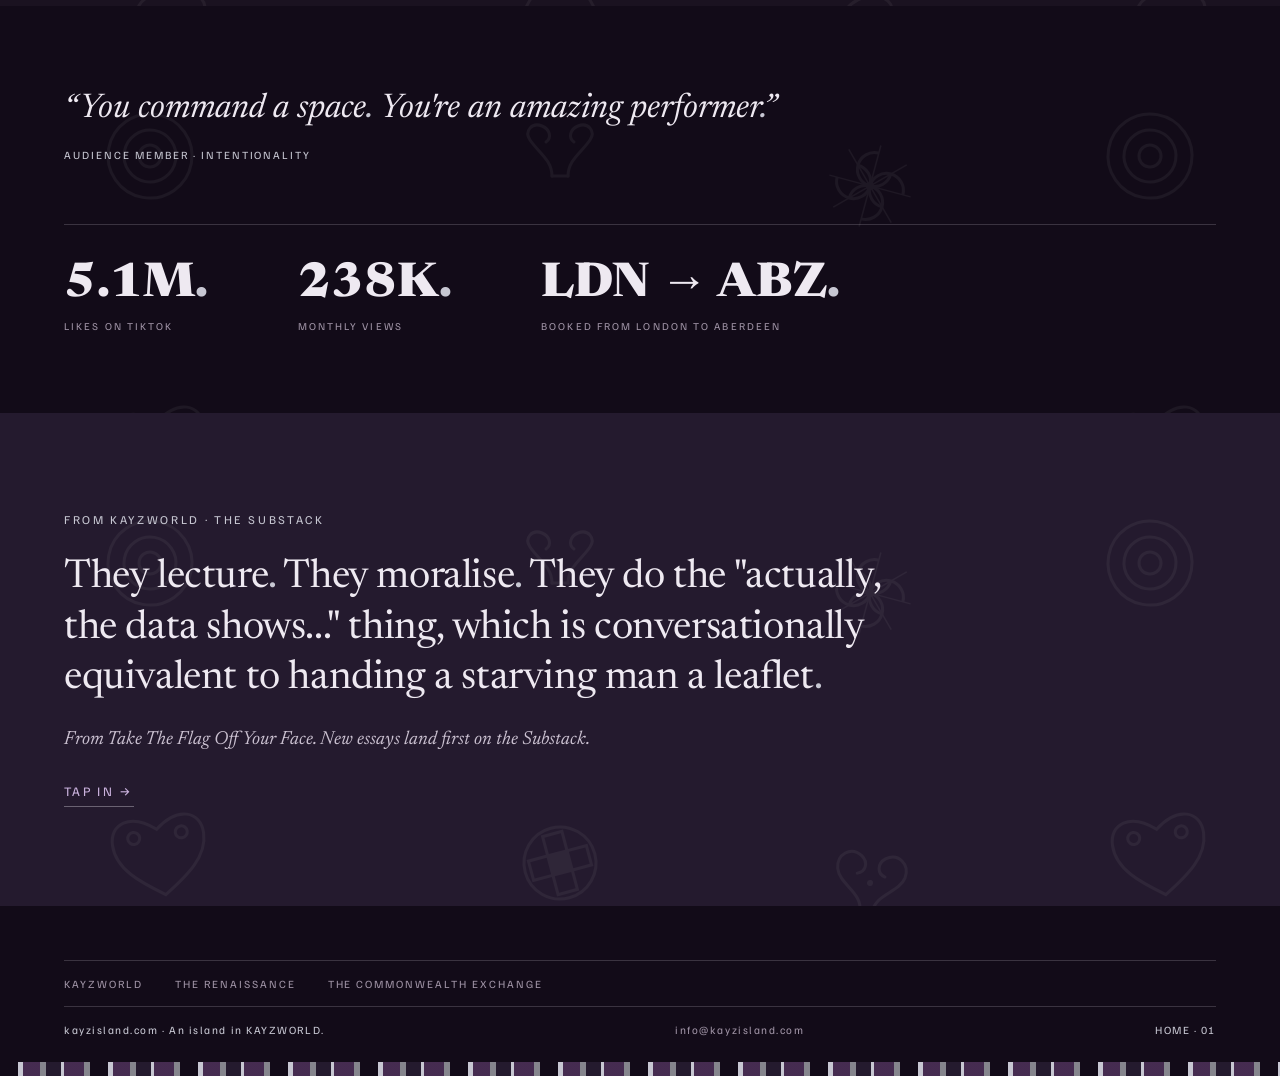
==== commit bc6d2a80: "feat: hero goes live from VOWS; VOWS and The Deliverer films native The homepage hero is the VOWS ga" ====
--- a/index.html
+++ b/index.html
@@ -9,7 +9,7 @@
 <meta property="og:description" content="Poet, speaker, workshop facilitator, writer, model. Booking now for Black History Month 2026: Honouring Our Communities.">
 <meta property="og:type" content="website">
 <meta property="og:url" content="https://kayzisland.com">
-<meta property="og:image" content="https://kayzisland.com/media/hero-cover-furhood-bench.jpg">
+<meta property="og:image" content="https://kayzisland.com/media/hero-vows-portrait.jpg">
 <meta name="twitter:card" content="summary_large_image">
 <link rel="icon" href="data:image/svg+xml,%3Csvg xmlns='http://www.w3.org/2000/svg' viewBox='0 0 100 100'%3E%3Crect width='100' height='100' fill='%23120B18'/%3E%3Ctext x='50' y='72' text-anchor='middle' font-family='Georgia,serif' font-weight='800' font-size='64' fill='%23EDE6F2'%3EK%3Ctspan fill='%23C7C7D2'%3E.%3C/tspan%3E%3C/text%3E%3C/svg%3E">
 <link rel="stylesheet" href="assets/css/fonts.css">
@@ -25,9 +25,10 @@
 <div style="position:relative;min-height:100vh;background:var(--kz-field-deep);color:var(--kz-ink);font-family:var(--kz-font-serif);display:flex;flex-direction:column;overflow:hidden">
 
   <section style="position:relative;height:100svh;min-height:560px;display:flex;flex-direction:column">
-    <!-- TODO MEDIA FILL: new hero still (KAYZ picking from iCloud album) + hero loop cut
-         from an excerpt of the referenced YouTube performances, replacing assets/hero-loop.mp4 -->
-    <div class="kz-placeholder" style="position:absolute;inset:0">HERO · STILL + PERFORMANCE LOOP</div>
+    <div class="kz-grade" style="position:absolute;inset:0">
+      <img src="media/hero-vows-portrait.jpg" alt="KAYZ in the garden, from the VOWS poetry film" style="width:100%;height:100%;object-fit:cover;object-position:50% 30%">
+    </div>
+    <video class="hero-video" autoplay muted loop playsinline poster="media/hero-vows-portrait.jpg" src="assets/hero-loop.mp4"></video>
     <div style="position:absolute;inset:0;pointer-events:none;background:linear-gradient(to top, #120B18 0%, rgba(18,11,24,0.84) 18%, rgba(18,11,24,0.25) 48%, rgba(18,11,24,0) 70%)"></div>
     <div class="kz-grain" style="opacity:0.16"></div>
 
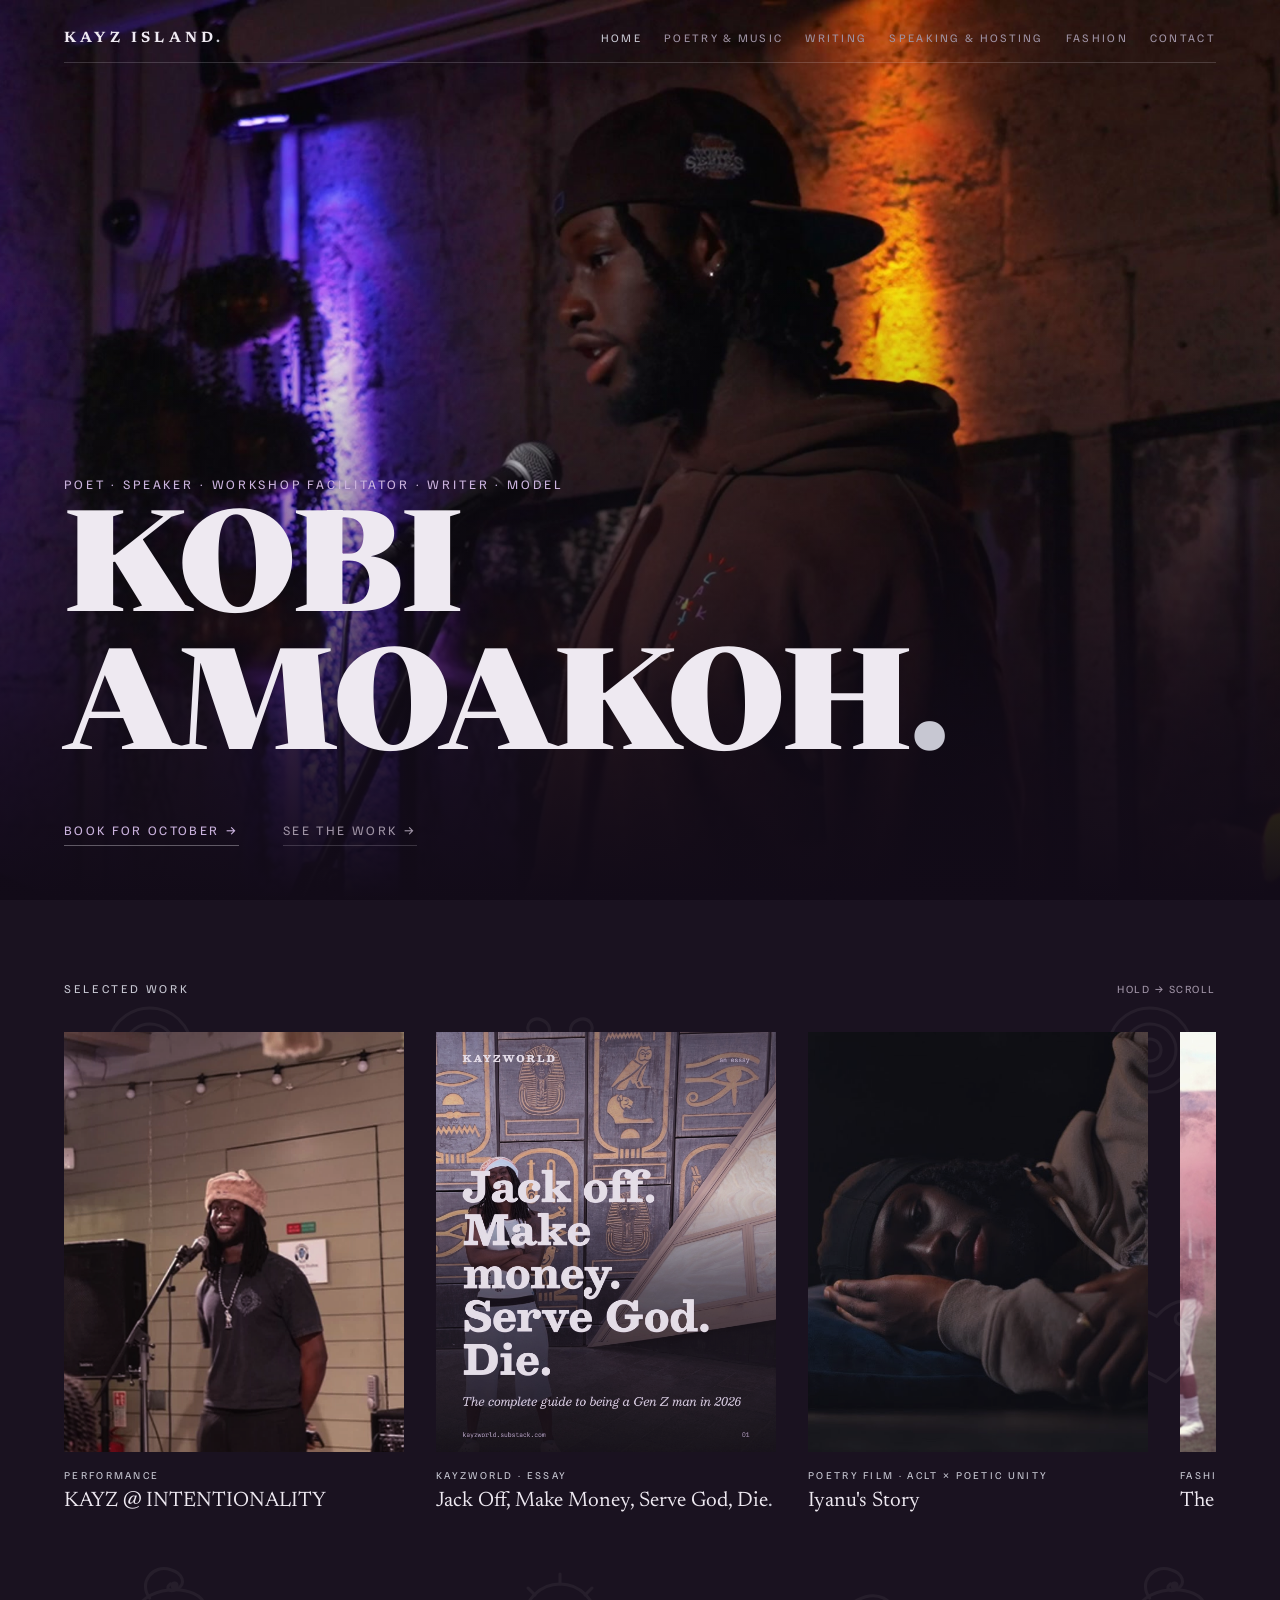
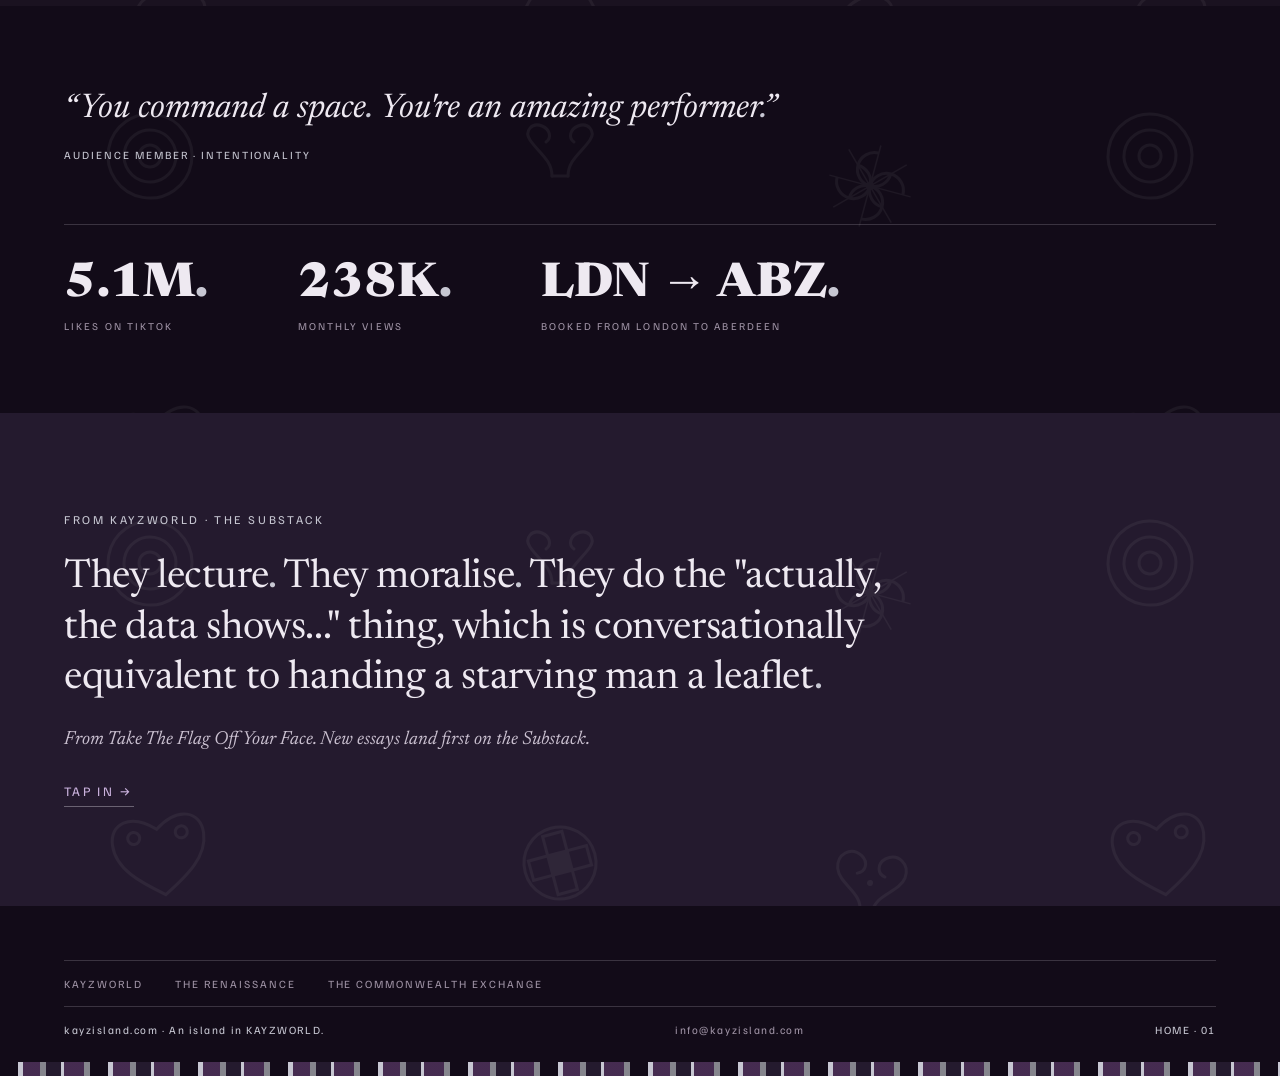
==== commit 740abd0f: "feat: hero is the Writers Block performance, brown hoodie under purple and amber, eight second muted" ====
--- a/index.html
+++ b/index.html
@@ -9,7 +9,7 @@
 <meta property="og:description" content="Poet, speaker, workshop facilitator, writer, model. Booking now for Black History Month 2026: Honouring Our Communities.">
 <meta property="og:type" content="website">
 <meta property="og:url" content="https://kayzisland.com">
-<meta property="og:image" content="https://kayzisland.com/media/hero-vows-portrait.jpg">
+<meta property="og:image" content="https://kayzisland.com/media/hero-writers-block.jpg">
 <meta name="twitter:card" content="summary_large_image">
 <link rel="icon" href="data:image/svg+xml,%3Csvg xmlns='http://www.w3.org/2000/svg' viewBox='0 0 100 100'%3E%3Crect width='100' height='100' fill='%23120B18'/%3E%3Ctext x='50' y='72' text-anchor='middle' font-family='Georgia,serif' font-weight='800' font-size='64' fill='%23EDE6F2'%3EK%3Ctspan fill='%23C7C7D2'%3E.%3C/tspan%3E%3C/text%3E%3C/svg%3E">
 <link rel="stylesheet" href="assets/css/fonts.css">
@@ -26,9 +26,9 @@
 
   <section style="position:relative;height:100svh;min-height:560px;display:flex;flex-direction:column">
     <div class="kz-grade" style="position:absolute;inset:0">
-      <img src="media/hero-vows-portrait.jpg" alt="KAYZ in the garden, from the VOWS poetry film" style="width:100%;height:100%;object-fit:cover;object-position:50% 30%">
+      <img src="media/hero-writers-block.jpg" alt="KAYZ performing at Writers Block London under purple and amber light" style="width:100%;height:100%;object-fit:cover;object-position:35% 30%">
     </div>
-    <video class="hero-video" autoplay muted loop playsinline poster="media/hero-vows-portrait.jpg" src="assets/hero-loop.mp4"></video>
+    <video class="hero-video" autoplay muted loop playsinline poster="media/hero-writers-block.jpg" src="assets/hero-loop.mp4"></video>
     <div style="position:absolute;inset:0;pointer-events:none;background:linear-gradient(to top, #120B18 0%, rgba(18,11,24,0.84) 18%, rgba(18,11,24,0.25) 48%, rgba(18,11,24,0) 70%)"></div>
     <div class="kz-grain" style="opacity:0.16"></div>
 
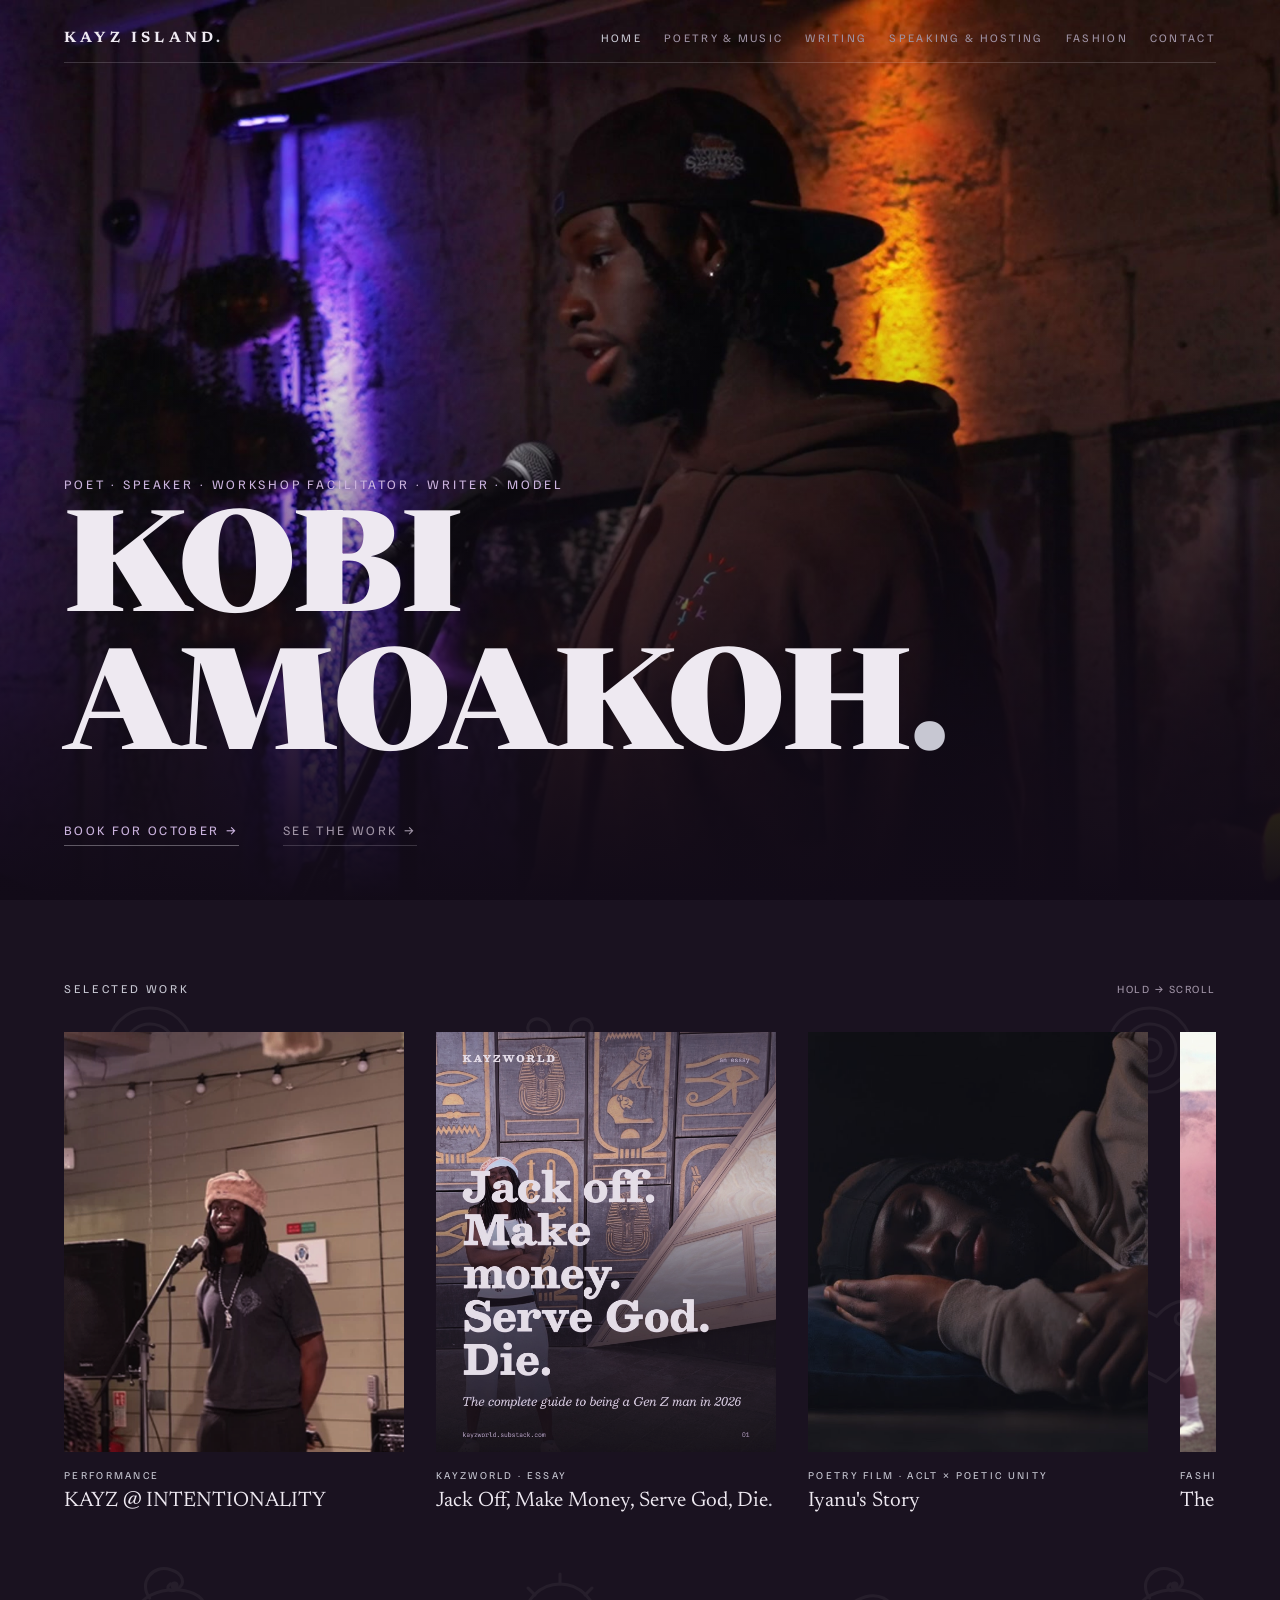
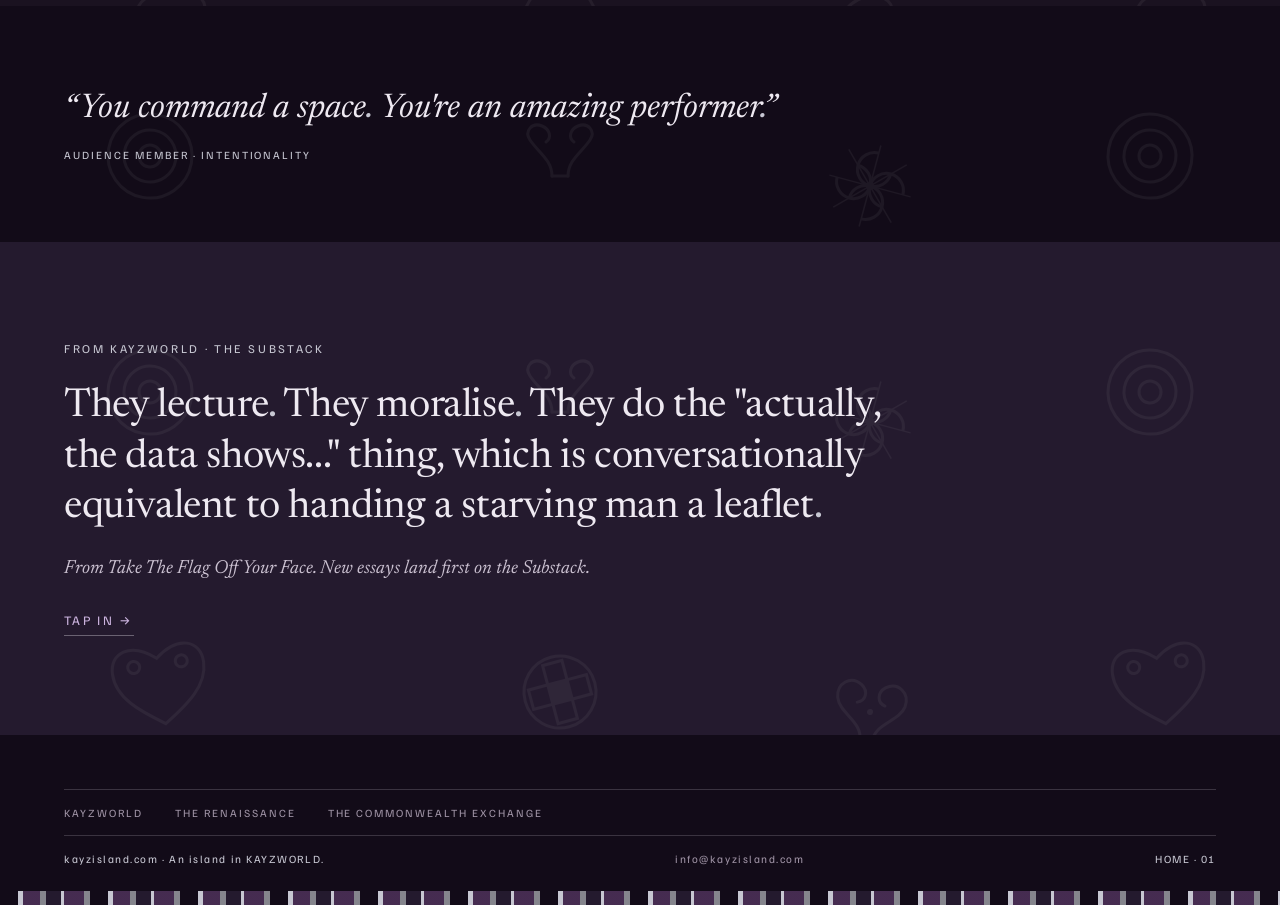
==== commit 97a9a17f: "fix: metrics strip removed from home, off-register against the rest" ====
--- a/index.html
+++ b/index.html
@@ -93,20 +93,7 @@
       <p style="margin:0;font-family:var(--kz-font-serif);font-style:italic;font-size:clamp(22px,3.8vw,34px);line-height:1.32;text-wrap:pretty">&ldquo;You command a space<span class="kz-stop">.</span> You're an amazing performer<span class="kz-stop">.</span>&rdquo;</p>
       <div style="font-family:var(--kz-font-grotesk);font-size:11px;letter-spacing:0.18em;color:var(--kz-silver);margin-top:16px">AUDIENCE MEMBER · INTENTIONALITY</div>
     </div>
-    <div style="position:relative;display:flex;flex-wrap:wrap;gap:32px clamp(44px,7vw,96px);margin-top:clamp(40px,7vh,64px);padding-top:clamp(28px,4vh,40px);border-top:1px solid var(--kz-hairline)">
-      <div>
-        <div style="font-family:var(--kz-font-serif);font-weight:800;font-size:clamp(30px,5vw,48px);line-height:1">5.1M<span class="kz-stop">.</span></div>
-        <div style="font-family:var(--kz-font-grotesk);font-size:10.5px;letter-spacing:0.2em;color:var(--kz-dim);margin-top:10px">LIKES ON TIKTOK</div>
-      </div>
-      <div>
-        <div style="font-family:var(--kz-font-serif);font-weight:800;font-size:clamp(30px,5vw,48px);line-height:1">238K<span class="kz-stop">.</span></div>
-        <div style="font-family:var(--kz-font-grotesk);font-size:10.5px;letter-spacing:0.2em;color:var(--kz-dim);margin-top:10px">MONTHLY VIEWS</div>
-      </div>
-      <div>
-        <div style="font-family:var(--kz-font-serif);font-weight:800;font-size:clamp(30px,5vw,48px);line-height:1">LDN → ABZ<span class="kz-stop">.</span></div>
-        <div style="font-family:var(--kz-font-grotesk);font-size:10.5px;letter-spacing:0.2em;color:var(--kz-dim);margin-top:10px">BOOKED FROM LONDON TO ABERDEEN</div>
-      </div>
-    </div>
+
   </section>
 
   <section style="position:relative;background:var(--kz-field-cover);padding:clamp(64px,11vh,130px) clamp(20px,5vw,72px)">
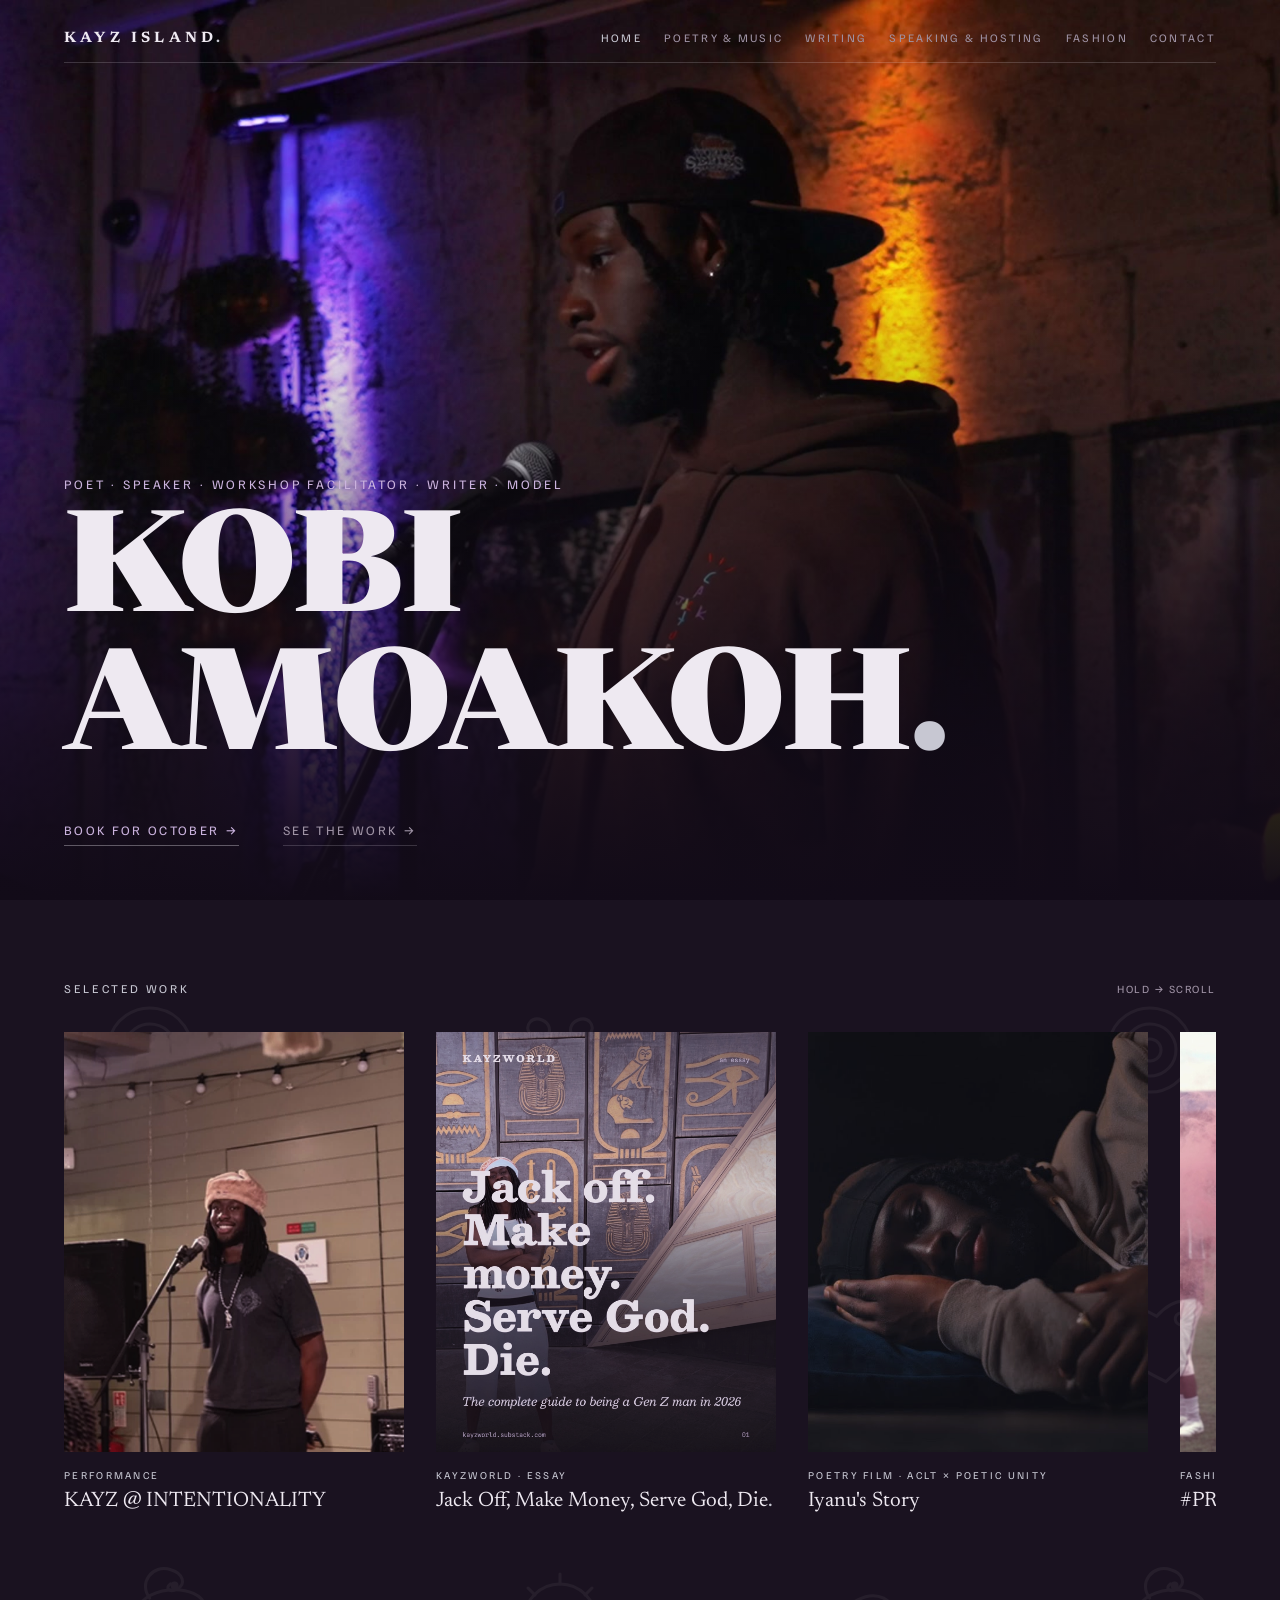
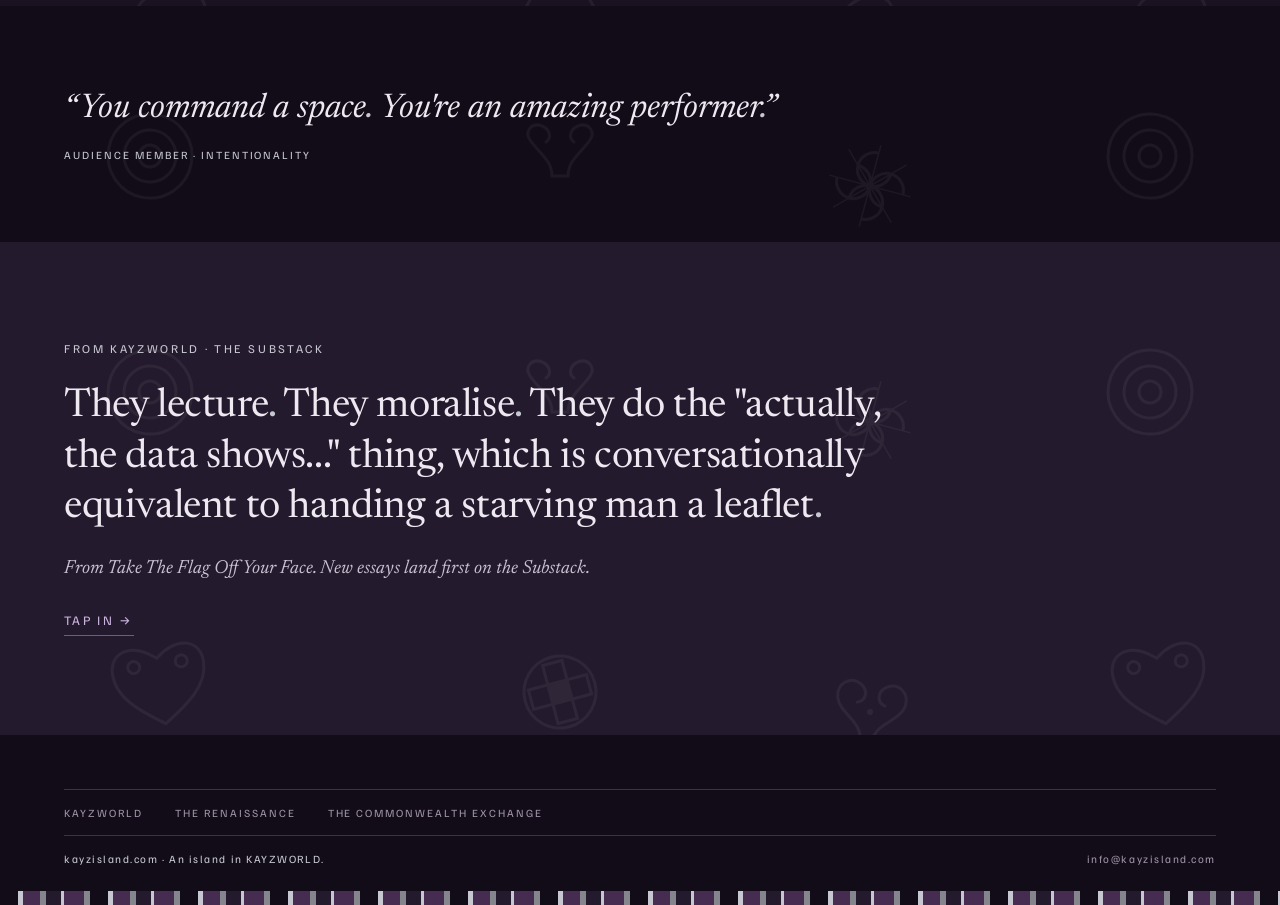
==== commit ad7d6d6d: "feat: the one-shot review batch Folios gone sitewide, mobile-first scrolling nav. Poetry: BHM copy o" ====
--- a/index.html
+++ b/index.html
@@ -35,7 +35,7 @@
     <header style="position:relative;z-index:3;padding:clamp(18px,3vw,30px) clamp(20px,5vw,72px) 0">
       <div style="display:flex;justify-content:space-between;align-items:baseline;flex-wrap:wrap;gap:10px 28px;padding-bottom:16px;border-bottom:1px solid var(--kz-hairline)">
         <a href="index.html" style="font-family:var(--kz-font-serif);font-weight:700;font-size:15px;letter-spacing:0.28em;color:var(--kz-ink)">KAYZ ISLAND<span class="kz-stop">.</span></a>
-        <nav style="display:flex;flex-wrap:wrap;gap:8px 22px;font-family:var(--kz-font-grotesk);font-size:11.5px;letter-spacing:0.2em">
+        <nav class="site-nav">
           <a class="nav-link active" href="index.html">HOME</a>
           <a class="nav-link" href="poetry.html">POETRY &amp; MUSIC</a>
           <a class="nav-link" href="writing.html">WRITING</a>
@@ -81,7 +81,7 @@
       <a href="fashion.html" style="display:block">
         <div class="kz-grade" style="height:min(96vw,420px)"><img src="media/fash-pink-smoke.jpg" alt="Pink hood in pink smoke, the Carsicko shoot" loading="lazy" style="width:100%;height:100%;object-fit:cover;object-position:50% 12%"></div>
         <div class="kz-kicker" style="font-size:10.5px;margin:16px 0 8px">FASHION</div>
-        <div style="font-family:var(--kz-font-serif);font-weight:400;font-size:21px;line-height:1.25">The gallery<span class="kz-stop">.</span></div>
+        <div style="font-family:var(--kz-font-serif);font-weight:400;font-size:21px;line-height:1.25">#PROFESSIONALFINEBOY Gallery<span class="kz-stop">.</span></div>
       </a>
 
     </div>
@@ -115,7 +115,6 @@
     <div style="display:flex;justify-content:space-between;align-items:baseline;flex-wrap:wrap;gap:8px 20px;padding-top:16px;border-top:1px solid var(--kz-hairline);font-family:var(--kz-font-grotesk);font-size:11px;letter-spacing:0.14em;color:var(--kz-silver)">
       <span>kayzisland.com · An island in KAYZWORLD<span class="kz-stop">.</span></span>
       <span style="color:var(--kz-dim)"><a class="foot-link" href="mailto:info@kayzisland.com">info@kayzisland.com</a></span>
-      <span>HOME · 01</span>
     </div>
   </footer>
   <div class="kz-ticks"></div>
--- a/assets/css/site.css
+++ b/assets/css/site.css
@@ -28,3 +28,11 @@
 .kz-stanza .kz-kicker{font-size:10.5px;margin-bottom:14px}
 .kz-stanza p{margin:0;font-family:var(--kz-font-serif);font-style:italic;line-height:1.42;text-wrap:pretty}
 .kz-stanza .cta-dim{display:inline-block;margin-top:18px}
+
+/* mobile-first nav */
+.site-nav{display:flex;flex-wrap:wrap;gap:8px 22px;font-family:var(--kz-font-grotesk);font-size:11.5px;letter-spacing:0.2em}
+@media (max-width:720px){
+  .site-nav{flex-wrap:nowrap;overflow-x:auto;gap:0 20px;width:100%;padding-bottom:6px;scrollbar-width:none;-webkit-overflow-scrolling:touch;font-size:11px;letter-spacing:0.16em}
+  .site-nav::-webkit-scrollbar{display:none}
+  .site-nav a{white-space:nowrap;flex:0 0 auto}
+}
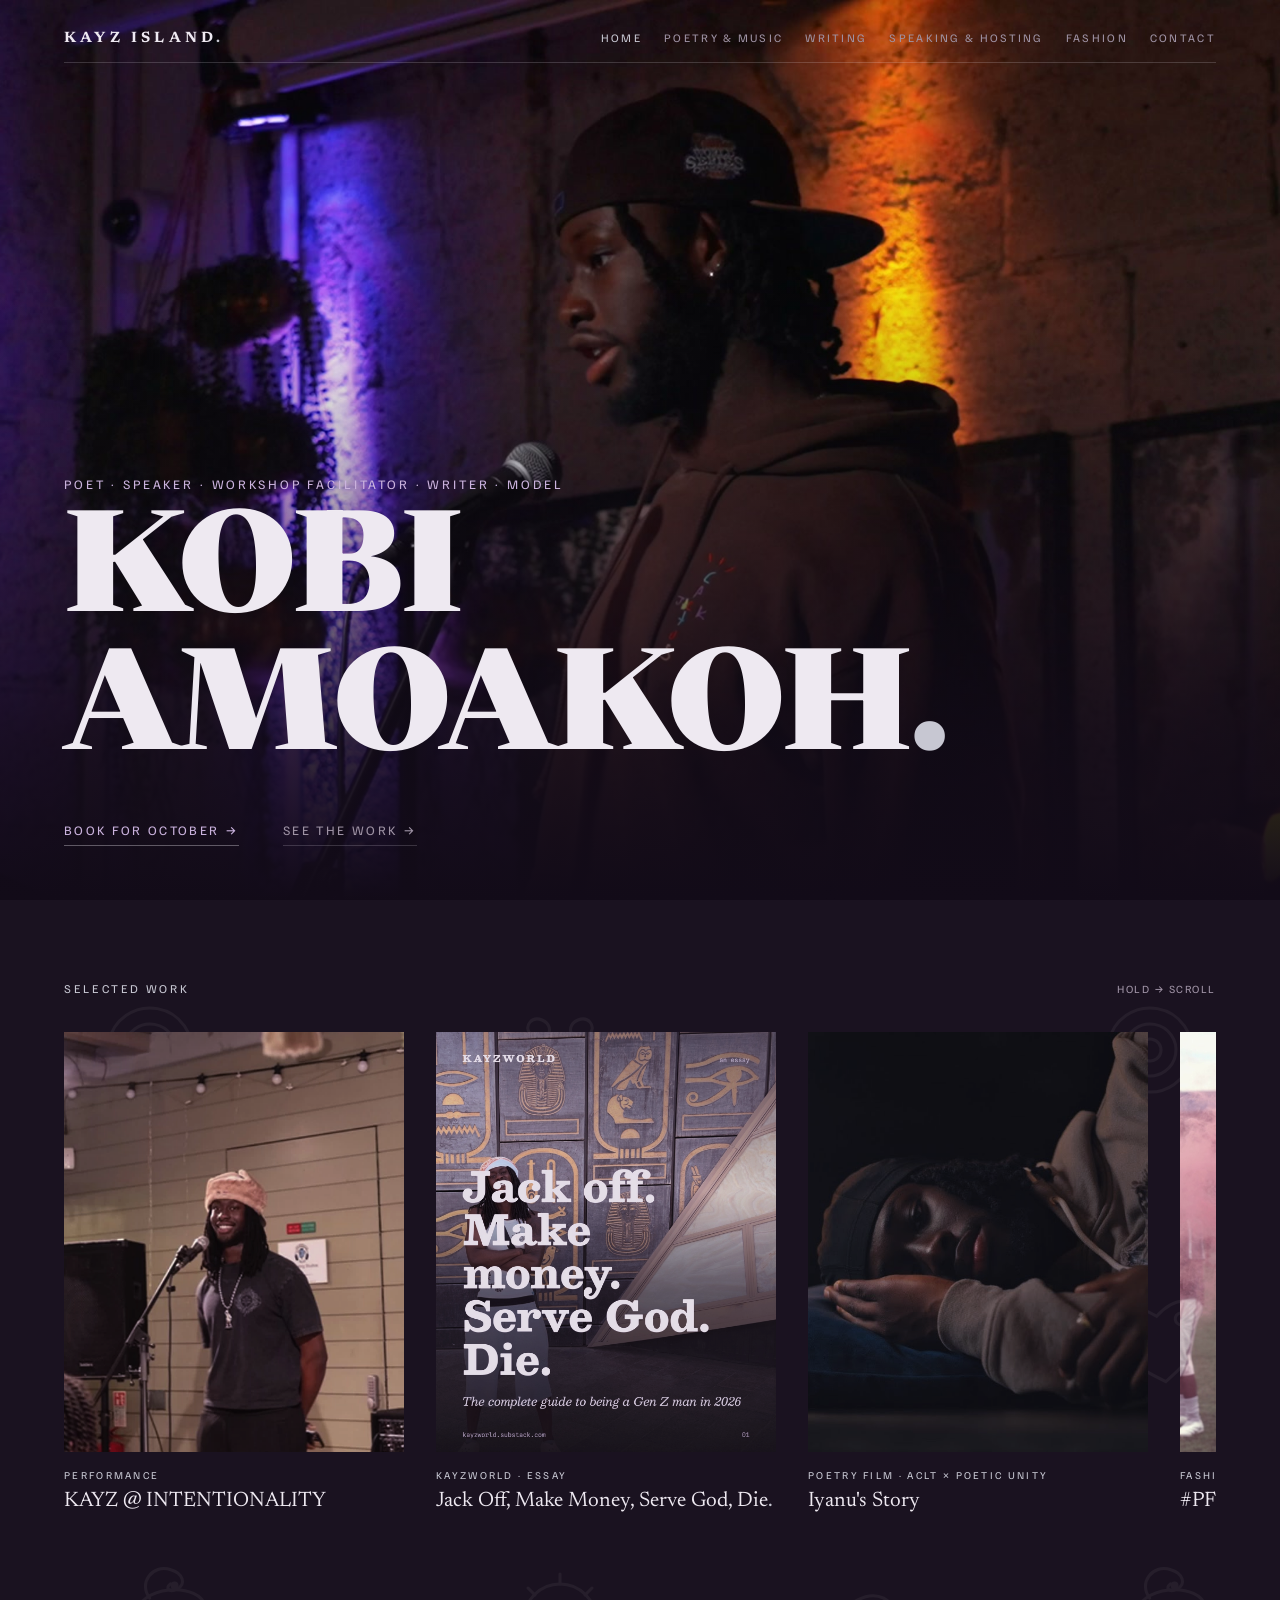
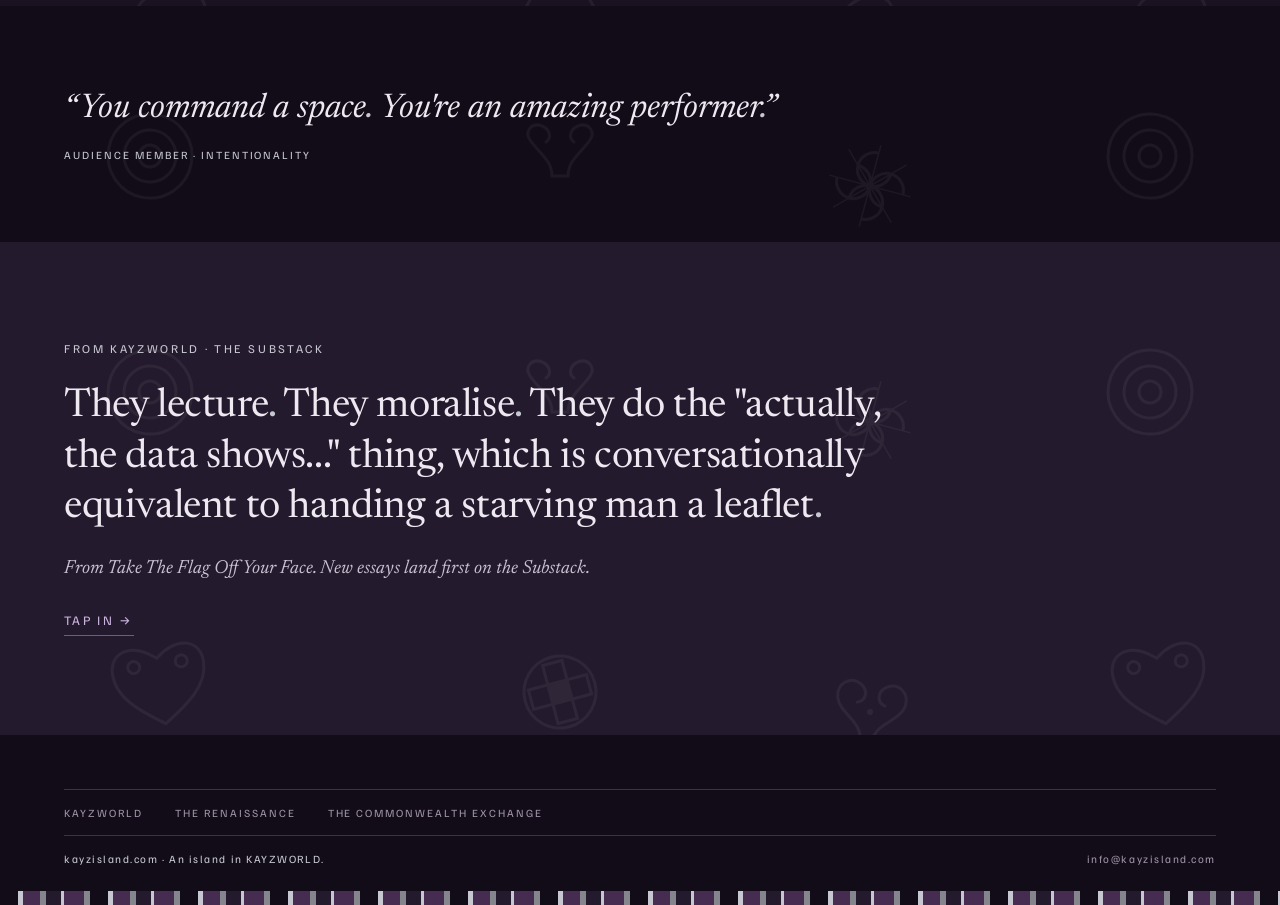
==== commit 51949835: "fix: gallery titled #PFB Gallery" ====
--- a/index.html
+++ b/index.html
@@ -81,7 +81,7 @@
       <a href="fashion.html" style="display:block">
         <div class="kz-grade" style="height:min(96vw,420px)"><img src="media/fash-pink-smoke.jpg" alt="Pink hood in pink smoke, the Carsicko shoot" loading="lazy" style="width:100%;height:100%;object-fit:cover;object-position:50% 12%"></div>
         <div class="kz-kicker" style="font-size:10.5px;margin:16px 0 8px">FASHION</div>
-        <div style="font-family:var(--kz-font-serif);font-weight:400;font-size:21px;line-height:1.25">#PROFESSIONALFINEBOY Gallery<span class="kz-stop">.</span></div>
+        <div style="font-family:var(--kz-font-serif);font-weight:400;font-size:21px;line-height:1.25">#PFB Gallery<span class="kz-stop">.</span></div>
       </a>
 
     </div>
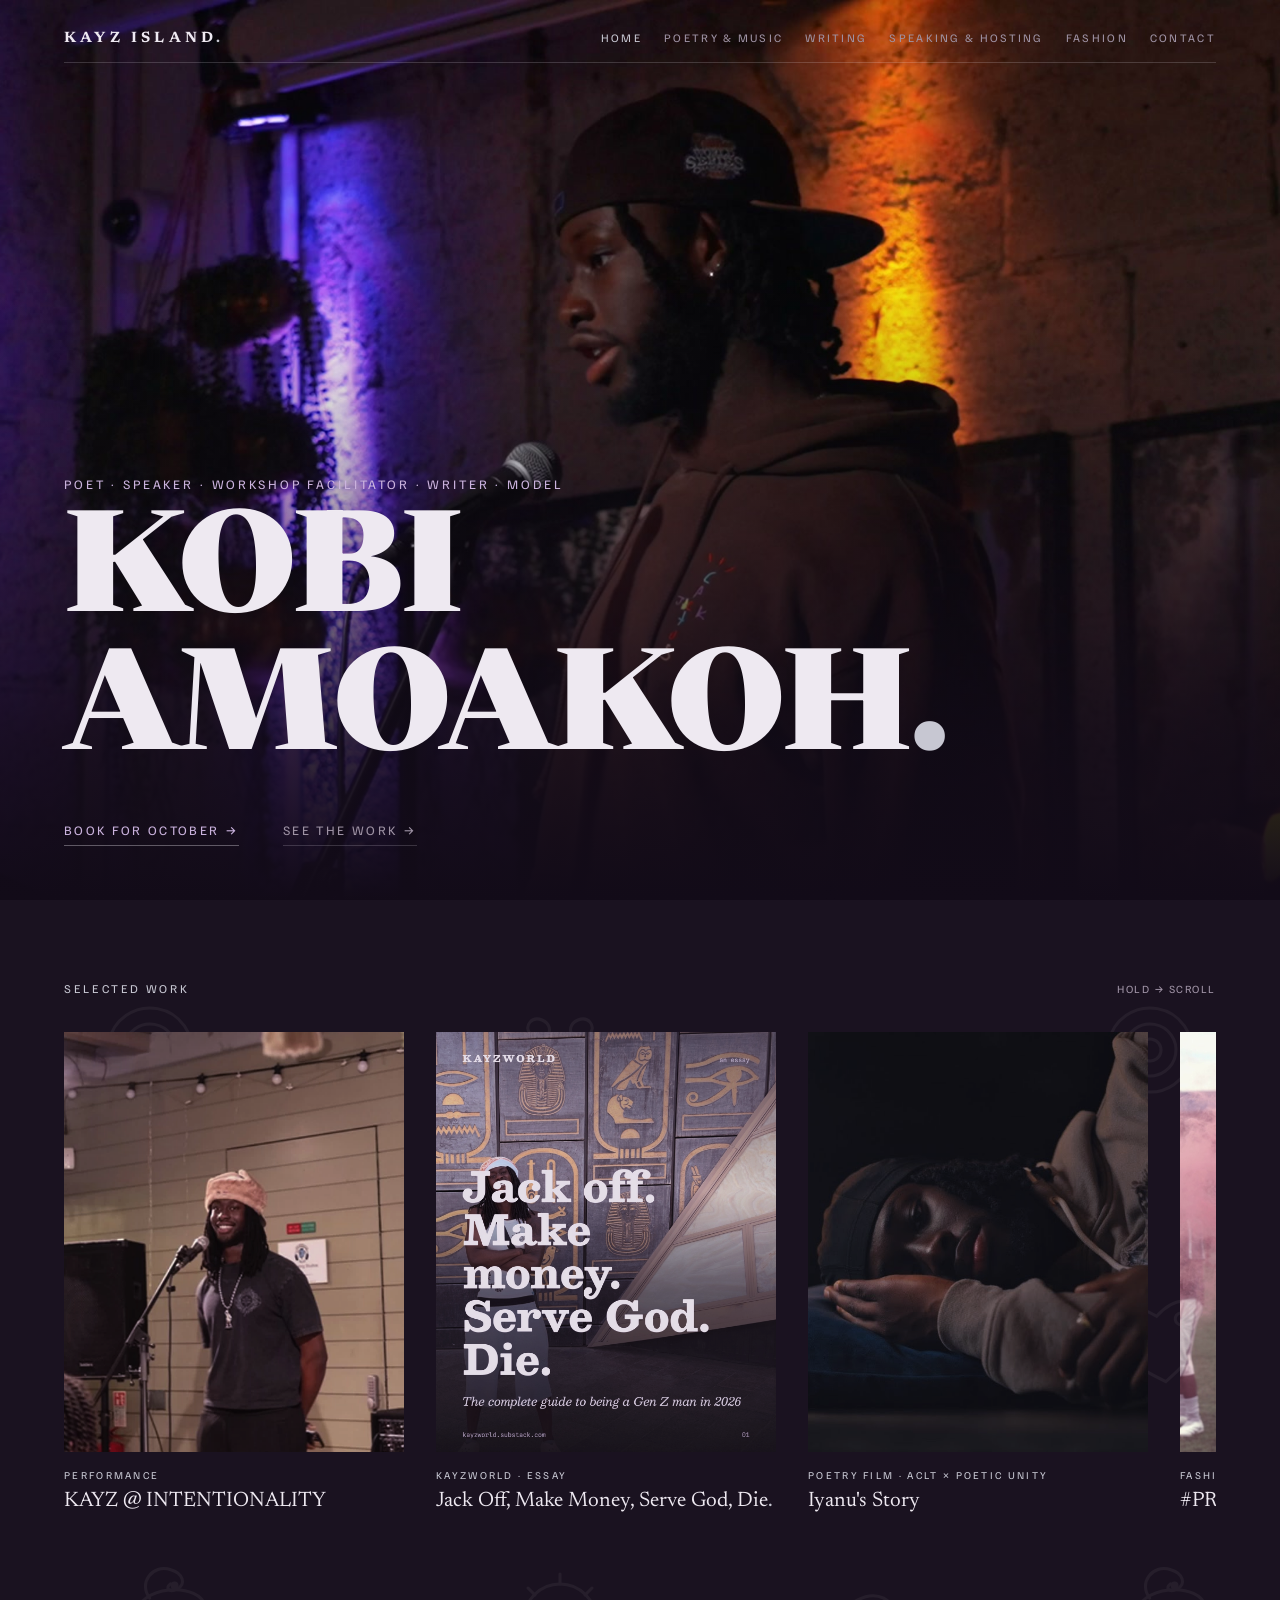
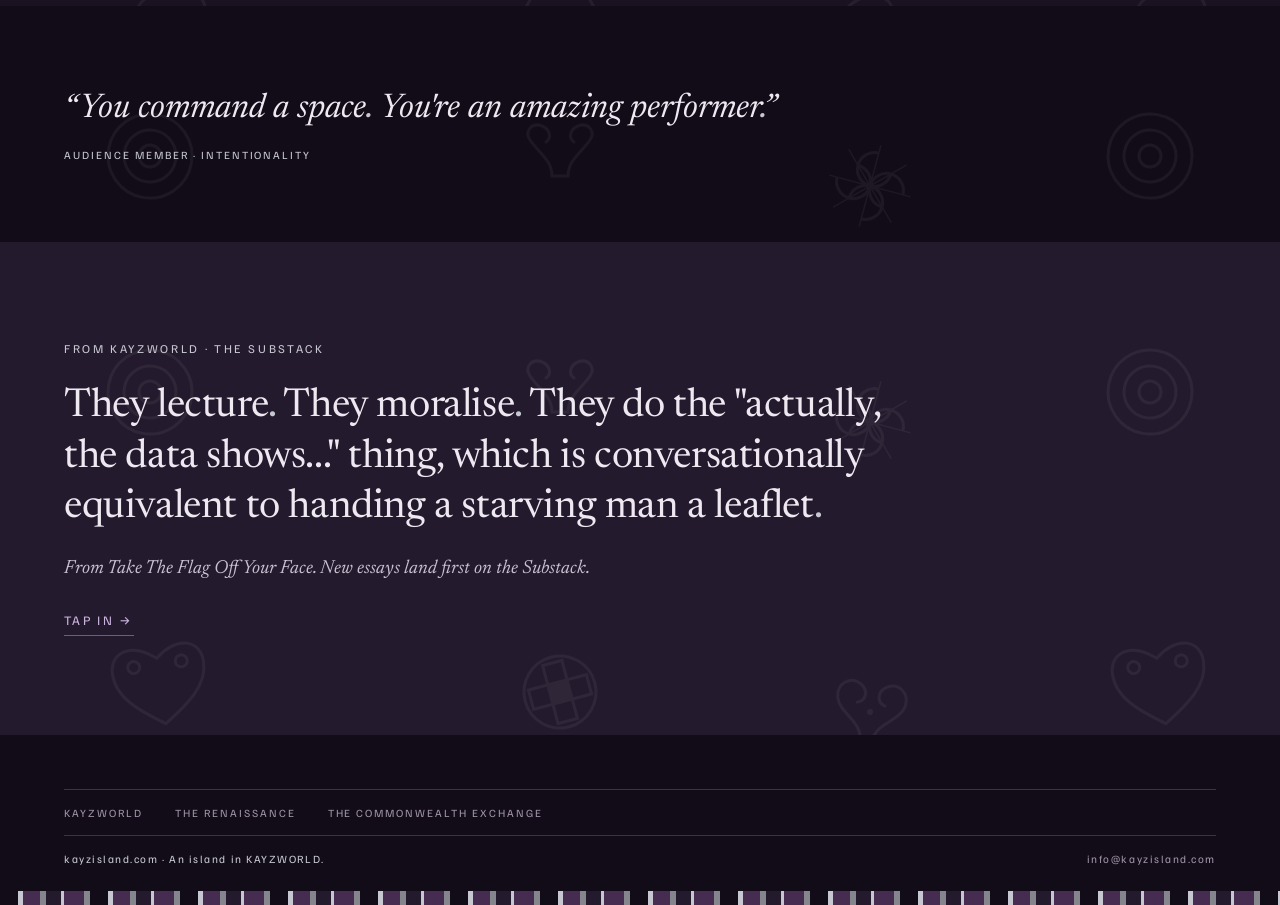
==== commit 7427f269: "feat: cover page, the numbers and real rates on fashion The fashion page opens on the kit cover, ful" ====
--- a/index.html
+++ b/index.html
@@ -81,7 +81,7 @@
       <a href="fashion.html" style="display:block">
         <div class="kz-grade" style="height:min(96vw,420px)"><img src="media/fash-pink-smoke.jpg" alt="Pink hood in pink smoke, the Carsicko shoot" loading="lazy" style="width:100%;height:100%;object-fit:cover;object-position:50% 12%"></div>
         <div class="kz-kicker" style="font-size:10.5px;margin:16px 0 8px">FASHION</div>
-        <div style="font-family:var(--kz-font-serif);font-weight:400;font-size:21px;line-height:1.25">#PFB Gallery<span class="kz-stop">.</span></div>
+        <div style="font-family:var(--kz-font-serif);font-weight:400;font-size:21px;line-height:1.25">#PROFESSIONALFINEBOY</div>
       </a>
 
     </div>
